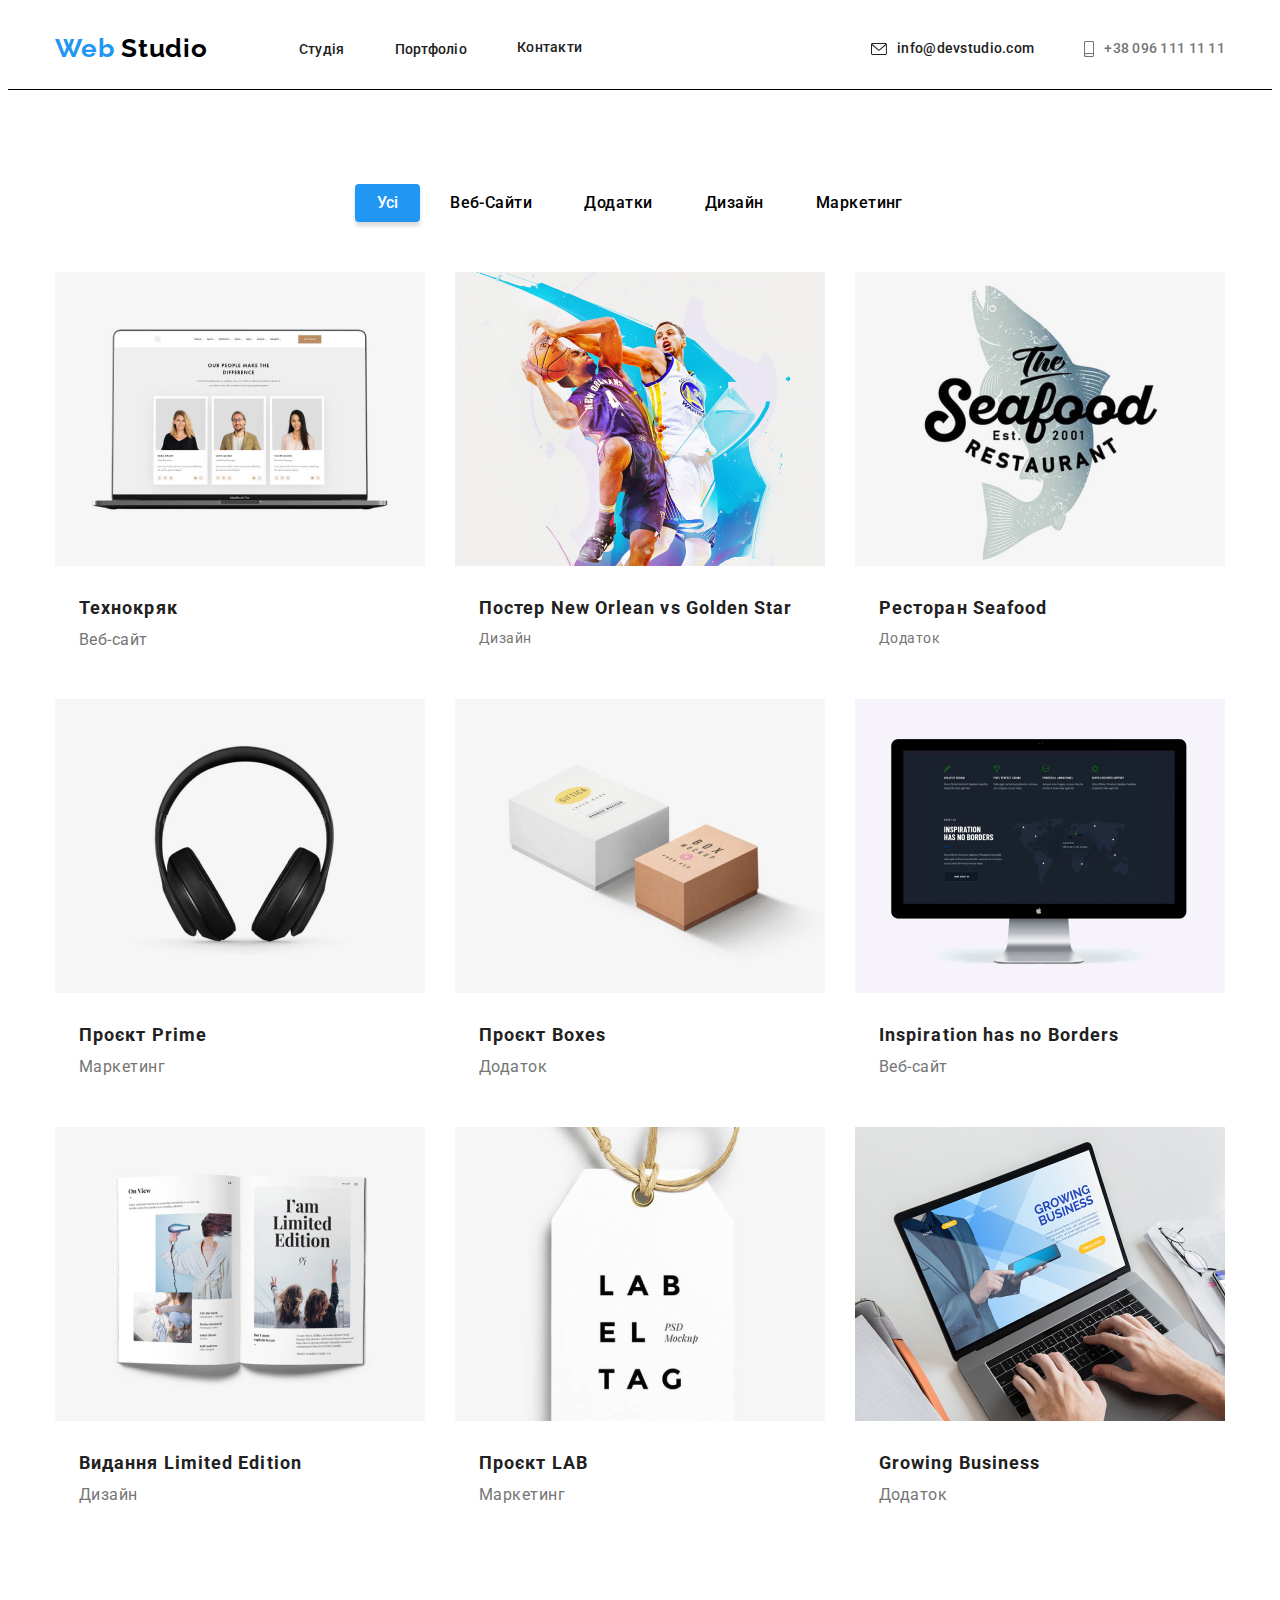
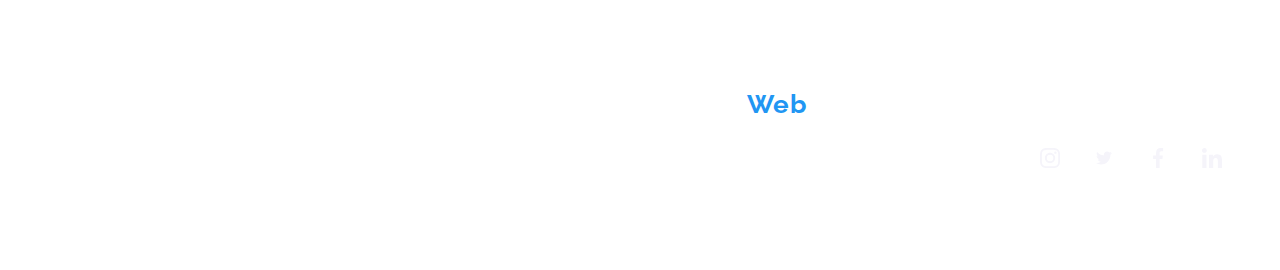
==== portfolio.html @ 36ec2baa "Initial commit" ====
<!DOCTYPE html>
<html lang="uk">
  <head>
    <meta charset="UTF-8" />
    <meta http-equiv="X-UA-Compatible" content="IE=edge" />
    <meta name="viewport" content="width=device-width, initial-scale=1.0" />

    <title>Cтудiя</title>
    <link rel="preconnect" href="https://fonts.googleapis.com" />
    <link rel="preconnect" href="https://fonts.gstatic.com" crossorigin />
    <link
      href="https://fonts.googleapis.com/css2?family=Montserrat:wght@400;700&family=Raleway:wght@700&family=Roboto:wght@400;500;700;900&display=swap"
      rel="stylesheet"
    />
    <link
      rel="stylesheet"
      href="https://cdnjs.cloudflare.com/ajax/libs/modern-normalize/1.1.0/modern-normalize.min.css"
      integrity="sha512-wpPYUAdjBVSE4KJnH1VR1HeZfpl1ub8YT/NKx4PuQ5NmX2tKuGu6U/JRp5y+Y8XG2tV+wKQpNHVUX03MfMFn9Q=="
      crossorigin="anonymous"
      referrerpolicy="no-referrer"
    />
    <link rel="stylesheet" href="./css/styles.css" />

    <link rel="stylesheet" href="./css/personality.css" />
  </head>
  <body class="body">
    <!--Верхня лінія сторінки Студія-->
    <header class="header">
      <div class="container header-container">
        <a href="./index" class="logo"
          >Web <span class="logo-1">Studio</span></a
        >
        <nav class="nav">
          <ul class="list-display">
            <li class="list">
              <a class="item" href="./index.html">Студія</a>
            </li>
            <li class="list">
              <a class="item-1" href="./portfolio.html">Портфоліо</a>
            </li>
            <li class="list"><a class="item-2" href="">Контакти</a></li>
          </ul>
        </nav>
        <ul class="list-display">
          <li class="list">
            <a class="item-3" href="mailto:info@devstudio.com">
              <svg class="mail-icon" width="16" height="12">
                <use href="./icons/symbol-defs.svg#icon-mail"></use>
              </svg>
              info@devstudio.com</a
            >
          </li>
          <li class="list">
            <a class="item-4" href="tel:+380961111111">
              <svg class="tell-icon" width="10" height="16">
                <use href="./icons/symbol-defs.svg#icon-smartphone"></use>
              </svg>
              +38 096 111 11 11</a
            >
          </li>
        </ul>
      </div>
    </header>
    <!--Основний контент-->
    <main>
      <!--Hero-->
      <section class="section-6">
        <div class="container">
          <ul class="filters list">
            <li class="title-1 list">
              <button type="button" class="button">Усі</button>
            </li>
            <li class="title-2 list">
              <button type="button" class="button-2">Веб-Сайти</button>
            </li>
            <li class="title-3 list">
              <button type="button" class="button-2">Додатки</button>
            </li>
            <li class="title-4 list">
              <button type="button" class="button-2">Дизайн</button>
            </li>
            <li class="title-5 list">
              <button type="button" class="button-2">Маркетинг</button>
            </li>
          </ul>
          <ul class="filters-8 list">
            <li>
              <img src="./images/D/img-1.jpg" alt="Дизайн" class="img-1" />
              <div class="container-text2">
                <h2 class="name-1">Технокряк</h2>
                <p class="text-1">Веб-сайт</p>
              </div>
            </li>
            <li>
              <img src="./images/D/img-2.jpg" alt="" class="img-2" />
              <div class="container-text2">
                <h2 class="name-2">Постер New Orlean vs Golden Star</h2>
                <p class="text-2">Дизайн</p>
              </div>
            </li>
            <li>
              <img src="./images/D/img-3.jpg" alt="" class="img-3" />
              <div class="container-text2">
                <h2 class="name-3">Ресторан Seafood</h2>
                <p class="text-3">Додаток</p>
              </div>
            </li>
            <li>
              <img src="./images/D/img-4.jpg" alt="" class="img-4" />
              <div class="container-text2">
                <h2 class="name-4">Проєкт Prime</h2>
                <p class="text-4">Маркетинг</p>
              </div>
            </li>
            <li>
              <img src="./images/D/img-5.jpg" alt="" class="img-5" />
              <div class="container-text2">
                <h2 class="name-5">Проєкт Boxes</h2>
                <p class="text-5">Додаток</p>
              </div>
            </li>
            <li>
              <img src="./images/D/img-6.jpg" alt="" class="img-6" />
              <div class="container-text2">
                <h2 class="name-6">Inspiration has no Borders</h2>
                <p class="text-6">Веб-сайт</p>
              </div>
            </li>
            <li>
              <img src="./images/D/img-7.jpg" alt="" class="img-7" />
              <div class="container-text2">
                <h2 class="name-7">Видання Limited Edition</h2>
                <p class="text-7">Дизайн</p>
              </div>
            </li>
            <li>
              <img src="./images/D/img-8.jpg" alt="" class="img-8" />
              <div class="container-text2">
                <h2 class="name-8">Проєкт LAB</h2>
                <p class="text-8">Маркетинг</p>
              </div>
            </li>
            <li>
              <img src="./images/D/img-9.jpg" alt="" class="img-9" />
              <div class="container-text2">
                <h2 class="name-9">Growing Business</h2>
                <p class="text-9">Додаток</p>
              </div>
            </li>
          </ul>
        </div>
      </section>
    </main>
    <footer class="footer">
      <div class="container footer-container">
        <div>
          <a href="./index.html" class="logo12">
            Web<span class="logo2">Studio</span></a
          >
          <address class="address">
            <p class="address-list">м. Київ, пр-т Лесі Українки, 26</p>
            <ul>
              <li class="list list-group">
                <a href="mail:info@devstudio.com" class="mail"
                  >info@devstudio.com</a
                >
              </li>
              <li class="list list-group">
                <a href="tel:+380961111111" class="tell">+38 096 111 11 11</a>
              </li>
            </ul>
          </address>
        </div>
        <div class="footer-box">
          <h2 class="footer-text">Приеднуйтесь</h2>
          <ul class="footer-icons">
            <li>
              <a class="social-link-3" href="https://www.instagram.com"
                ><svg class="social-icon-3" width="20" height="20">
                  <use href="./icons/sprite-icons.svg#icon-instagram"></use>
                </svg>
              </a>
            </li>
            <li>
              <a class="social-link-3" href="https://twitter.com"
                ><svg class="social-icon-3" width="20" height="16">
                  <use href="./icons/sprite-icons.svg#icon-twitter"></use>
                </svg>
              </a>
            </li>
            <li>
              <a class="social-link-3" href="https://www.facebook.com"
                ><svg class="social-icon-3" width="20" height="20">
                  <use href="./icons/sprite-icons.svg#icon-facebook"></use>
                </svg>
              </a>
            </li>
            <li>
              <a class="social-link-3" href="https://www.linkedin.com"
                ><svg class="social-icon-3" width="20" height="20">
                  <use href="./icons/sprite-icons.svg#icon-linkedin"></use>
                </svg>
              </a>
            </li>
          </ul>
        </div>
      </div>
    </footer>
  </body>
</html>
---- css/styles.css ----
html {
  box-sizing: border-box;
}
*,
*::before,
*::after {
  box-sizing: border-box;
}

.head {
  text-decoration: none;
}
.body {
  background-color: #fff;
  font-family: "Roboto";

  text-decoration: none;
}

.header {
  /* top line bg */
  padding-top: 25px;
  padding-bottom: 25px;
  background: #ffffff;
  border-bottom: 1px solid;
}
.container {
  width: 1200px;
  padding-left: 15px;
  padding-right: 15px;
  margin-left: auto;
  margin-right: auto;
  outline: 2px;
}
.header-container {
  align-items: center;
  display: flex;
}

ul {
  margin: 0;
  padding: 0;
  list-style: none;
}
h1,
h2,
h3,
h4,
h5,
p {
  margin: 0;
}

.list-display {
  display: flex;
  gap: 50px;
  margin-left: auto;
}
.logo {
  color: #2196f3;
  font-family: "Raleway";
  text-decoration: none;
  font-weight: 700;
  font-size: 26px;
  line-height: 1.2;
  margin-right: 91px;

  display: block;
  /* identical to box height */

  letter-spacing: 0.03em;
}

.logo-1 {
  color: #000000;
  text-decoration: none;
  font-family: "Raleway";
}

li a:hover {
  color: #2196f3;
}
li a:focus {
  color: #2196f3;
}
.item {
  /* Студія */
  text-decoration: none;
  font-weight: 500;
  font-size: 14px;
  line-height: 1.2;
  letter-spacing: 0.02em;

  color: #212121;
}

.item-1 {
  text-decoration: none;
  font-weight: 500;
  font-size: 14px;
  line-height: 1.2;
  letter-spacing: 0.02em;
  list-style: none;
  color: #212121;
}
.item-2 {
  /* Контакти */
  text-decoration: none;
  font-weight: 500;
  font-size: 14px;
  line-height: 1.2;
  letter-spacing: 0.02em;
  display: flex;
  align-self: center;
  color: #212121;
}

.item-3 {
  /* info@devstudio.com */
  text-decoration: none;
  font-weight: 500;
  font-size: 14px;
  line-height: 1.2;
  letter-spacing: 0.02em;
  display: flex;
  align-items: center;
  color: #212121;
}
.mail-icon {
  margin-right: 10px;
  fill: currentColor;
}

.item-4 {
  /* +38 096 111 11 11 */
  text-decoration: none;
  font-weight: 500;
  font-size: 14px;
  line-height: 1.2;
  letter-spacing: 0.02em;
  display: flex;
  align-items: center;
  color: #757575;
}
.tell-icon {
  margin-right: 10px;
  fill: currentColor;
}
.section-1 {
  /* Bg */
  padding: 200px 0;
  text-align: center;
  background: #2f303a;
  background-image: linear-gradient(
      to right,
      rgba(47, 48, 58, 0.4),
      rgba(47, 48, 58, 0.4)
    ),
    url(../images/Img.jpg);
  background-repeat: no-repeat;
  margin-left: auto;
  margin-right: auto;
  background-position: center;
  max-width: 1600px;
  height: 600px;
}
.our-team {
  padding: 94px 0;
  background-color: #f5f4fa;
}
.working{
  padding: 94px 0;
}
.title {
  /* Ефективні рішення для вашого бізнесу */

  font-weight: 900;
  font-size: 44px;
  line-height: 1.4;
  width: 690px;
  margin-left: auto;
  margin-right: auto;
  margin-bottom: 30px;
  /* or 136% */

  text-align: center;
  letter-spacing: 0.06em;
  text-transform: uppercase;

  color: #ffffff;
}
.button {
  color: #fff;
  background: #2196f3;
  box-shadow: 0px 4px 4px rgba(0, 0, 0, 0.15);
  border-radius: 4px;

  letter-spacing: 0.06em;
  font-family: inherit;
  font-weight: 700;
  font-size: 16px;
  line-height: 1.88;
  letter-spacing: 0.06em;
  cursor: pointer;
  display: inline-block;
  padding: 10px 32px;
  border-radius: 4px;
  border: transparent;
}

.main-title {
  /* Особливості */
}
.list-2 {
  display: flex;
  gap: 30px;
}
.list-item {
  width: 270px;
}
.icon-work {
  display: flex;
  gap: 30px;
  justify-content: center;
  padding-bottom: 30px;
}
.icon-list {
  display: flex;
  align-items: center;
  justify-content: center;
  width: 270px;
  height: 120px;
  background-color: #f5f4fa;
  margin-bottom: 30px;
}

.uppertitle {
  /* УВАГА ДО ДЕТАЛЕЙ */

  font-weight: 700;
  font-size: 14px;
  line-height: 1.2;
  letter-spacing: 0.03em;
  text-transform: uppercase;
  margin-bottom: 12px;
  color: #212121;
}

.uppertitle-2 {
  /* ПУНКТУАЛЬНІСТЬ */

  font-weight: 700;
  font-size: 14px;
  line-height: 1.2;
  letter-spacing: 0.03em;
  text-transform: uppercase;
  margin-bottom: 12px;
  color: #212121;
}

.uppertitle-3 {
  /* ПЛАНУВАННЯ */

  font-weight: 700;
  font-size: 14px;
  line-height: 1.2;
  letter-spacing: 0.03em;
  text-transform: uppercase;
  margin-bottom: 12px;
  color: #212121;
}

.uppertitle-4 {
  /* СУЧАСНІ ТЕХНОЛОГІЇ */

  font-weight: 700;
  font-size: 14px;
  line-height: 1.2;
  letter-spacing: 0.03em;
  text-transform: uppercase;
  margin-bottom: 12px;
  color: #212121;
}
.text {
  /* Ідейні міркування, і навіть початок повсякденної роботи з формування позиції. */

  font-size: 14px;
  line-height: 1.2;
  /* or 171% */

  letter-spacing: 0.03em;

  color: #757575;
}

.text-2 {
  /* Так само консультація з широким активом значною мірою зумовлює. */

  font-size: 14px;
  line-height: 1.2;
  /* or 171% */

  letter-spacing: 0.03em;

  color: #757575;
}
.text-3 {
  /* Значимість цих проблем настільки очевидна, що реалізація планових завдань. */

  font-size: 14px;
  line-height: 1.2;
  /* or 171% */

  letter-spacing: 0.03em;

  color: #757575;
}
.section-text {
  padding-bottom: 94px;
}
.paragraph {
  /* Чим ми займаємося */

  font-weight: 700;
  font-size: 36px;
  line-height: 1.4;
  text-align: center;
  letter-spacing: 0.03em;
  margin-bottom: 50px;
  color: #212121;
}
.image-list {
  display: flex;
  gap: 30px;
}
.img-1 {
  /* img */

  background: url(close-up-image-programer-working-his-desk-office_1098-18707.jpg);
  mix-blend-mode: normal;
}
.img-2 {
  /* img */

  background: url(web-ui-designers-are-developing-application-smartphones-team-creators-is-working-interface-mobile-phones_8119-2713.jpg);
}
.img-3 {
  /* img */

  background: url(creative-artist-web-design-with-working-colour-selection-graphic-tablet_35674-1119.jpg);
}

.maintitle-2 {
  /* Наша команда */

  font-weight: 700;
  font-size: 36px;
  line-height: 1.4;
  text-align: center;
  letter-spacing: 0.03em;
  margin-bottom: 50px;
  background-color: #ffffff;
  color: #212121;
}
.command-list {
  display: flex;
  gap: 30px;
}
.img-5 {
  /* img */

  background: url(2968.jpg);
  border-radius: 0px;
}

.img-6 {
  /* img */
  background: url(5844.jpg);
  border-radius: 0px;
}
.img-7 {
  background: url(16166.jpg);
  border-radius: 0px;
}

.img-8 {
  /* img */

  background: url(4853.jpg);
  border-radius: 0px;
}
.social-list {
  display: flex;
  gap: 10px;
  justify-content: center;
  margin-top: 10px;
}
.list-comand {
  box-shadow: 0px 1px 3px rgba(0, 0, 0, 0.12), 0px 1px 1px rgba(0, 0, 0, 0.14),
    0px 2px 1px rgba(0, 0, 0, 0.2);
}
.icons-svg {
  color: #757575;
}

.contacts-main {
  padding-top: 30px;
  padding-bottom: 30px;
}
.section-title {
  /* Ігор Дем'яненко */

  font-weight: 500;
  font-size: 16px;
  line-height: 1.2;
  /* identical to box height */
  margin-bottom: 12px;
  text-align: center;
  letter-spacing: 0.03em;

  color: #212121;
}
.section-title2 {
  /* Ольга Рєпіна */

  font-weight: 500;
  font-size: 16px;
  line-height: 1.2;
  /* identical to box height */
  margin-bottom: 12px;
  text-align: center;
  letter-spacing: 0.03em;

  color: #212121;
}

.section-title3 {
  /* Микола Тарасов */
  margin-bottom: 12px;
  font-weight: 500;
  font-size: 16px;
  line-height: 1.2;
  /* identical to box height */

  text-align: center;
  letter-spacing: 0.03em;

  color: #212121;
}
.section-title4 {
  /* Михайло Єрмаков */
  margin-bottom: 12px;
  font-weight: 500;
  font-size: 16px;
  line-height: 1.2;
  /* identical to box height */

  text-align: center;
  letter-spacing: 0.03em;

  color: #212121;
}
.work-1 {
  /* Product Designer */

  line-height: 1.2;
  /* identical to box height */
  margin-bottom: auto;
  text-align: center;
  letter-spacing: 0.03em;

  color: #757575;
}
.work-2 {
  /* Frontend Developer */

  line-height: 1.2;
  /* identical to box height */
  margin-bottom: auto;
  text-align: center;
  letter-spacing: 0.03em;

  color: #757575;
}
.work-3 {
  /* Marketing */

  line-height: 1.2;
  /* identical to box height */
  margin-bottom: auto;
  text-align: center;
  letter-spacing: 0.03em;

  color: #757575;
}
.work-4 {
  /* UI Designer */

  line-height: 1.2;
  /* identical to box height */
  margin-bottom: auto;
  text-align: center;
  letter-spacing: 0.03em;

  color: #757575;
}

.social-icon-3 {
  fill: #f5f4fa;
}

.social-icon:hover {
  fill: #f5f4fa;
}

.social-icon:focus {
  fill: #f5f4fa;
}
.clients-team{
  background-color: #f5f4fa;
  padding: 94px 0;
}


.social-link {
  display: flex;
  align-items: center;
  justify-content: center;
  width: 44px;
  height: 44px;
  background-color: var(--primary-text-color);
  border-radius: 50%;
  fill: #757575;
}
.social-link-2 {
  fill: #757575;
  width: 100%;
  height: 100%;
  display: flex;
  align-self: center;
 
  border: 1px solid #AFB1B8;
}
.social-link:hover {
  fill: #f5f4fa;
  background-color: #2196f3;
}
.social-link:focus {
  fill: #f5f4fa;
  background-color: #2196f3;
}
.social-link-2:hover {
  fill: #2196f3;
  border-color: #2196f3;
}
.social-link-2:focus {
  fill: #2196f3;
  border-color: #2196f3;
}
.clients {
  font-style: normal;
  font-weight: 700;
  font-size: 36px;
  line-height: 42px;
  text-align: center;
  margin-bottom: 50px;
}

.brand-icons {
  display: flex;
  gap: 30px;
}

.brand-icons:hover {
  fill: #2196f3;
  border-color: #2196f3;
}

.brand-icon {
  width: 170px;
  height: 92px;
}
.always-clients {
  margin-left: auto;
  margin-right: auto;
  margin-top: auto;
  margin-bottom: auto;
}
ul {
  list-style: none;
  margin: 0;
  padding: 0;
}
*,
::after,
::before {
  box-sizing: border-box;
}

user agent stylesheet ul {
  display: block;
  list-style-type: disc;
  margin-block-start: 1em;
  margin-block-end: 1em;
  margin-inline-start: 0px;
  margin-inline-end: 0px;
  padding-inline-start: 40px;
}
.footer {
  /* Footer bg */
  width: auto;
  background: #2f303a;
  padding-top: 60px;
  padding-bottom: 60px;
  margin-left: auto;
  margin-right: auto;
}
.footer-box {
  margin-left: 70px;
}

.footer-text {
  font-style: normal;
  font-weight: 700;
  font-size: 14px;
  line-height: 16px;
  letter-spacing: 0.03em;
  text-transform: uppercase;
  color: white;
  margin-bottom: 20px;
}
.footer-icons {
  display: flex;
  align-items: center;
  gap: 10px;
}

.logo12 {
  text-decoration: none;
  font-weight: 700;
  font-family: "Raleway";
  font-size: 26px;
  line-height: 1.5;
  display: block;
  margin-bottom: 20px;
  /* identical to box height */

  letter-spacing: 0.03em;

  color: #2196f3;
}

.logo2 {
  color: #ffffff;
  text-decoration: none;
}
.address {
  font-style: normal;
}

.address-list {
  /* м. Київ, пр-т Лесі Українки, 26 */

  text-decoration: none;
  font-style: normal;
  font-size: 14px;
  line-height: 1.2;
  margin-bottom: 9px;
  /* or 171% */

  letter-spacing: 0.03em;

  color: #ffffff;
}
.mail {
  text-decoration: none;
  font-size: 14px;
  line-height: 1.2;
  /* or 171% */

  letter-spacing: 0.03em;

  color: rgba(255, 255, 255, 0.6);
}
.tell {
  text-decoration: none;

  font-size: 14px;
  line-height: 1.2;
  /* or 171% */

  letter-spacing: 0.03em;

  color: rgba(255, 255, 255, 0.6);
}
.list {
  list-style: none;
}
.list-group:not(:first-child) {
  margin-top: 9px;
}
.footer-container {
  display: flex;
  align-items: baseline;
}
.social-link-3 {
  fill: #f5f4fa;
  display: flex;
  align-items: center;
  justify-content: center;
  width: 44px;
  height: 44px;
  border-radius: 50%;
  background-color: rgba(255, 255, 255, 0.1);
}
.social-link-3:hover {
  fill: #f5f4fa;
  background-color: #2196f3;
}
.social-link-3:focus {
  fill: #f5f4fa;
  background-color: #2196f3;
}
---- css/personality.css ----
html {
  box-sizing: border-box;
}
*,
*::before,
*::after {
  box-sizing: border-box;
}

.body {
  /* Портфоліо */
  font-family: "Roboto";

  text-decoration: none;

  background: #ffffff;
}
.header {
  /* top line bg */
  padding-top: 25px;
  padding-bottom: 25px;
  text-decoration: none;
  background: #ffffff;
}
.container {
  width: 1200px;
  padding-left: 15px;
  padding-right: 15px;
  margin-left: auto;
  margin-right: auto;
  outline: 2px;
}

.header-container {
  align-items: center;
  display: flex;
  justify-content: space-between;
}
.list-display {
  display: flex;
  gap: 50px;
}

.list {
  list-style: none;
}
ul {
  margin: 0;
  padding: 0;
  list-style: none;
}

.logo {
  /* WebStudio */
  color: #2196f3;
  font-family: "Raleway";
  text-decoration: none;
  font-weight: 700;
  font-size: 26px;
  line-height: 1.2;
  margin-right: 91px;

  display: block;
  /* identical to box height */

  letter-spacing: 0.03em;
  /* identical to box height */
}
.logo-1 {
  color: #000000;
  text-decoration: none;
  font-family: "Raleway";
}

.item {
  /* Студія */
  text-decoration: none;
  font-weight: 500;
  font-size: 14px;
  line-height: 1.2;
  letter-spacing: 0.02em;

  color: #212121;
}

.item-1 {
  text-decoration: none;
  font-weight: 500;
  font-size: 14px;
  line-height: 1.2;
  letter-spacing: 0.02em;

  color: #212121;
}

.item-2 {
  /* Контакти */
  text-decoration: none;
  font-weight: 500;
  font-size: 14px;
  line-height: 1.2;
  letter-spacing: 0.02em;

  color: #212121;
}
.mail-icon {
  margin-right: 10px;
  fill: currentColor;
}
.item-3 {
  /* info@devstudio.com */
  text-decoration: none;
  font-weight: 500;
  font-size: 14px;
  line-height: 1.2;
  letter-spacing: 0.02em;
  color: #212121;
  display: flex;
  align-items: center;
}
.tell-icon {
  margin-right: 10px;
  fill: currentColor;
}

.item-4 {
  /* +38 096 111 11 11 */
  text-decoration: none;
  font-weight: 500;
  font-size: 14px;
  line-height: 1.2;
  letter-spacing: 0.02em;
  display: flex;
  align-items: center;
  color: #757575;
}
.main-title {
  left: 1078px;
  right: 1078px;
  display: flex;
  color: #2196f3;
}
.section {
  margin: 94px 94px;
}
.filters {
  display: flex;
  justify-content: center;
  gap: 8px;
  margin-bottom: 50px;
}

.filters .button.button-item {
  /* Rectangle 10 */

  border-radius: 4px;
  min-height: 38px;
  border: transparent;
  color: var(--title-text-color);
  background-color: var(--secondary-bg-color);
  cursor: pointer;
  font-family: inherit;
  font-weight: 500;
  font-size: 16px;
  line-height: 1.62;
  letter-spacing: inherit;
}
.section-6 {
  padding-top: 94px;
  padding-bottom: 94px;
}
.button {
  padding: 6px 22px;
  border-radius: 4px;
  min-height: 38px;
  border: transparent;
  color: #fff;
  background: #2196f3;
  cursor: pointer;
  font-family: inherit;
  font-weight: 500;
  font-size: 16px;
  line-height: 1.62;
  letter-spacing: inherit;
}
.button-2 {
  padding: 6px 22px;
  border-radius: 4px;
  min-height: 38px;
  border: transparent;
  background-color: var(--secondary-bg-color);
  cursor: pointer;
  font-family: inherit;
  font-weight: 500;
  font-size: 16px;
  line-height: 1.62;
  letter-spacing: inherit;
}
.button-2:hover:focus {
  background: #2196f3;
}
.filters .button .button-2:hover,
.filters .button .button-2:focus {
  color: var(--white-text-color);
  background-color: var(--accent-bg-color);
}

.filters-8 {
  display: flex;
  flex-wrap: wrap;
  gap: 30px;
}
.title-2 {
  /* Веб-сайти */

  font-weight: 500;
  font-size: 16px;
  line-height: 1.4;
  /* identical to box height, or 162% */

  text-align: center;
  letter-spacing: 0.03em;

  color: #212121;
}

.title-3 {
  /* Додатки */

  font-weight: 500;
  font-size: 16px;
  line-height: 26px;
  /* identical to box height, or 162% */

  text-align: center;
  letter-spacing: 0.03em;

  color: #212121;
}

.title-4 {
  /* Дизайн */

  font-weight: 500;
  font-size: 16px;
  line-height: 26px;
  /* identical to box height, or 162% */

  text-align: center;
  letter-spacing: 0.03em;

  color: #212121;
}
.title-5 {
  /* Маркетинг */

  font-weight: 500;
  font-size: 16px;
  line-height: 1.4;
  /* identical to box height, or 162% */

  text-align: center;
  letter-spacing: 0.03em;

  color: #212121;
}

.img-1 {
  /* img */

  background: url(portfolio1.jpg);
}
.img-2 {
  /* img */

  background: url(portfolio2.jpg);
}
.img-3 {
  /* img */

  background: url(portfolio-1.jpg);
}
.img-4 {
  /* img */

  background: url(portfolio-2.jpg);
}
.img-5 {
  /* img */

  background: url(portfolio5.jpg);
}
.img-6 {
  /* img */

  background: url(111.jpg);
}
.img-7 {
  /* img */

  background: url(portfolio7.jpg);
}
.img-8 {
  /* img */

  background: url(portfolio8.jpg);
}

.img-9 {
  /* img */

  background: url(2910404.jpg);
}

.name-1 {
  /* Технокряк */
  margin-bottom: 4px;
  font-weight: 700;
  font-size: 18px;
  line-height: 2;
  /* identical to box height, or 200% */

  letter-spacing: 0.06em;

  color: #212121;
}
.name-2 {
  /* Постер New Orlean vs Golden Star */

  font-weight: 700;
  font-size: 18px;
  line-height: 2;
  /* identical to box height, or 200% */
  margin-bottom: 4px;
  letter-spacing: 0.06em;

  color: #212121;
}
.name-3 {
  /* Ресторан Seafood */
  margin-bottom: 4px;
  font-weight: 700;
  font-size: 18px;
  line-height: 2;
  /* identical to box height, or 200% */

  letter-spacing: 0.06em;

  color: #212121;
}
.name-4 {
  /* Проєкт Prime */
  margin-bottom: 4px;
  font-weight: 700;
  font-size: 18px;
  line-height: 2;
  /* identical to box height, or 200% */

  letter-spacing: 0.06em;

  color: #212121;
}
.name-5 {
  /* Проєкт Boxes */
  margin-bottom: 4px;
  font-weight: 700;
  font-size: 18px;
  line-height: 2;
  /* identical to box height, or 200% */

  letter-spacing: 0.06em;

  color: #212121;
}
.name-6 {
  /* Inspiration has no Borders */
  margin-bottom: 4px;
  font-weight: 700;
  font-size: 18px;
  line-height: 2;
  /* identical to box height, or 200% */

  letter-spacing: 0.06em;

  color: #212121;
}
.name-7 {
  /* Видання Limited Edition */
  margin-bottom: 4px;
  font-weight: 700;
  font-size: 18px;
  line-height: 2;
  /* identical to box height, or 200% */

  letter-spacing: 0.06em;

  color: #212121;
}
.name-8 {
  /* Проєкт LAB */
  margin-bottom: 4px;
  font-weight: 700;
  font-size: 18px;
  line-height: 2;
  /* identical to box height, or 200% */

  letter-spacing: 0.06em;

  color: #212121;
}
.name-9 {
  /* Growing Business */
  margin-bottom: 4px;
  font-weight: 700;
  font-size: 18px;
  line-height: 2;
  /* identical to box height, or 200% */

  letter-spacing: 0.06em;

  color: #212121;
}
.text-1 {
  /* Веб-сайт */

  font-weight: 400;

  line-height: 1.2;
  /* identical to box height, or 188% */

  letter-spacing: 0.03em;

  color: #757575;
}
.text-2 {
  /* Дизайн */

  font-weight: 400;

  line-height: 1.2;
  /* identical to box height, or 188% */

  letter-spacing: 0.03em;

  color: #757575;
}

.text-3 {
  /* Додаток */

  font-weight: 400;

  line-height: 1.2;
  /* identical to box height, or 188% */

  letter-spacing: 0.03em;

  color: #757575;
}
.text-4 {
  /* Маркетинг */

  font-weight: 400;

  line-height: 1.2;
  /* identical to box height, or 188% */

  letter-spacing: 0.03em;

  color: #757575;
}
.text-5 {
  /* Додаток */

  font-weight: 400;

  line-height: 1.2;
  /* identical to box height, or 188% */

  letter-spacing: 0.03em;

  color: #757575;
}
.text-6 {
  /* Веб-сайт */

  font-weight: 400;
  line-height: 1.2;
  /* identical to box height, or 188% */

  letter-spacing: 0.03em;

  color: #757575;
}

.text-7 {
  /* Дизайн */

  font-weight: 400;

  line-height: 1.2;
  /* identical to box height, or 188% */

  letter-spacing: 0.03em;

  color: #757575;
}
.text-8 {
  /* Маркетинг */

  font-weight: 400;

  line-height: 1.2;
  /* identical to box height, or 188% */

  letter-spacing: 0.03em;

  color: #757575;
}
.text-9 {
  /* Додаток */

  font-weight: 400;

  line-height: 1.2;
  /* identical to box height, or 188% */

  letter-spacing: 0.03em;

  color: #757575;
}
.footer {
  background: #2f303a;
  padding-top: 60px;
  padding-bottom: 60px;
  margin-left: 724px;
  margin-right: 724px;
}

.logo12 {
  display: inline-block;
  font-weight: 700;
  font-size: 26px;
  line-height: 2;

  height: 31px;
  width: 145px;
  left: 215px;
  top: 1688px;
  /* identical to box height */

  color: #2196f3;
}

.logo2 {
  color: #ffffff;
}
.address {
  font-family: "Raleway";
  font-style: normal;
}
.address-list {
  /* м. Київ, пр-т Лесі Українки, 26 */

  text-decoration: none;
  font-style: normal;
  font-size: 14px;
  line-height: 1.2;
  margin-bottom: 9px;
  /* or 171% */

  letter-spacing: 0.03em;

  color: #ffffff;
}

.mail {
  text-decoration: none;
  font-size: 14px;
  line-height: 1.2;
  /* or 171% */

  letter-spacing: 0.03em;

  color: rgba(255, 255, 255, 0.6);
}

.tell {
  text-decoration: none;

  font-size: 14px;
  line-height: 1.2;
  /* or 171% */

  letter-spacing: 0.03em;

  color: rgba(255, 255, 255, 0.6);
}
.list-group:not(:first-child) {
  margin-top: 9px;
}
.container-text2 {
  padding-left: 24px;
  padding-top: 20px;
  padding-right: 24px;
  padding-bottom: 20px;
  border-right: 24px;
  border-left: 24px;
  border-bottom: 50px;
}
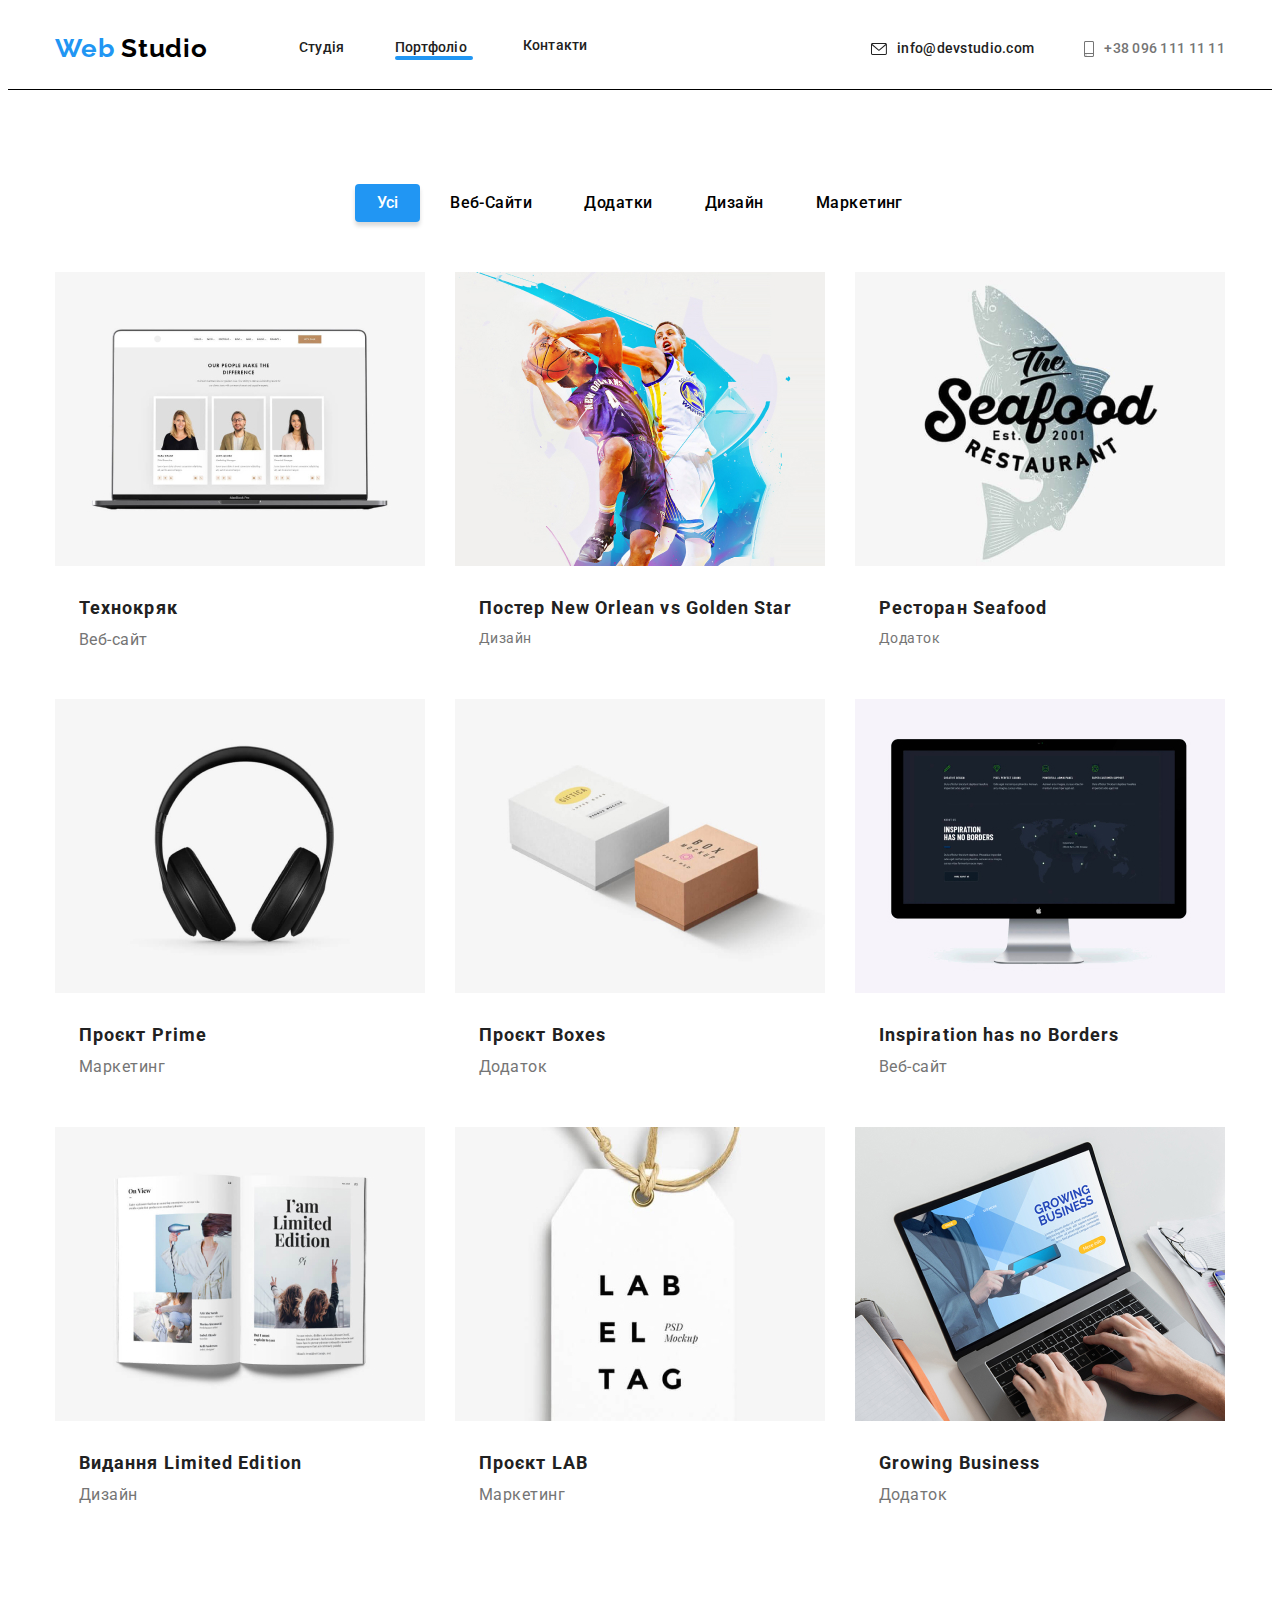
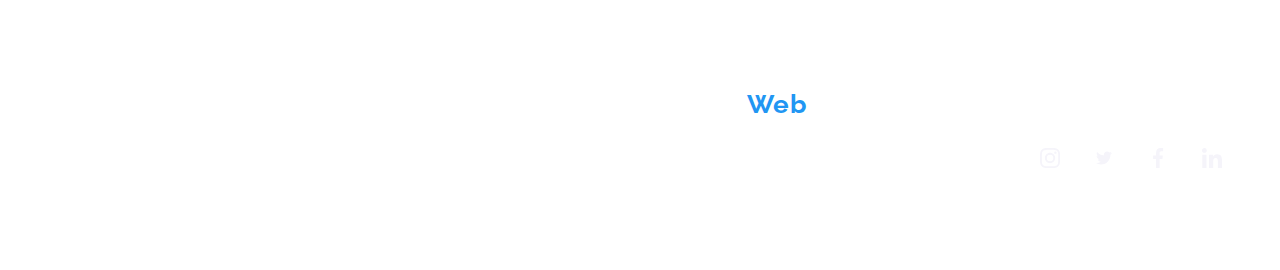
==== commit 8dfc5098: "Сommit" ====
--- a/portfolio.html
+++ b/portfolio.html
@@ -33,10 +33,10 @@
         <nav class="nav">
           <ul class="list-display">
             <li class="list">
-              <a class="item" href="./index.html">Студія</a>
+              <a class="item-portholio" href="./index.html">Студія</a>
             </li>
             <li class="list">
-              <a class="item-1" href="./portfolio.html">Портфоліо</a>
+              <a class="item-portholio-1" href="./portfolio.html">Портфоліо</a>
             </li>
             <li class="list"><a class="item-2" href="">Контакти</a></li>
           </ul>
@@ -84,64 +84,103 @@
             </li>
           </ul>
           <ul class="filters-8 list">
-            <li>
-              <img src="./images/D/img-1.jpg" alt="Дизайн" class="img-1" />
+            <li class="team-text">
+              <div class="team-thumb"> 
+                <img src="./images/D/img-1.jpg" alt="Дизайн" class="img-1" />
+            <div class="overlay"> 
+              <p class="overlay-desc">Ресурс пропонує комплексні пропозиції з різним рівнем функціоналу та сервісів. Все це дозволить відвідувачу отримати вичерпні відомості про компанію чи приватну особу.</p>
+            </div>
+          </div>
+             
               <div class="container-text2">
                 <h2 class="name-1">Технокряк</h2>
                 <p class="text-1">Веб-сайт</p>
               </div>
             </li>
-            <li>
-              <img src="./images/D/img-2.jpg" alt="" class="img-2" />
+            <li class="team-text">
+             <div class="team-thumb"><img src="./images/D/img-2.jpg" alt="" class="img-2" />
+              <div class="overlay"> 
+                <p class="overlay-desc">Ресурс пропонує комплексні пропозиції з різним рівнем функціоналу та сервісів. Все це дозволить відвідувачу отримати вичерпні відомості про компанію чи приватну особу.</p>
+              </div>
+              
+             </div> 
               <div class="container-text2">
                 <h2 class="name-2">Постер New Orlean vs Golden Star</h2>
                 <p class="text-2">Дизайн</p>
               </div>
             </li>
-            <li>
-              <img src="./images/D/img-3.jpg" alt="" class="img-3" />
+            <li class="team-text">
+              <div class="team-thumb"><img src="./images/D/img-3.jpg" alt="" class="img-3" />
+                <div class="overlay"> 
+                  <p class="overlay-desc">Ресурс пропонує комплексні пропозиції з різним рівнем функціоналу та сервісів. Все це дозволить відвідувачу отримати вичерпні відомості про компанію чи приватну особу.</p>
+                </div>
+              </div>
               <div class="container-text2">
                 <h2 class="name-3">Ресторан Seafood</h2>
                 <p class="text-3">Додаток</p>
               </div>
             </li>
-            <li>
-              <img src="./images/D/img-4.jpg" alt="" class="img-4" />
+            <li class="team-text">
+             <div class="team-thumb"><img src="./images/D/img-4.jpg" alt="" class="img-4" />
+              <div class="overlay"> 
+                <p class="overlay-desc">Ресурс пропонує комплексні пропозиції з різним рівнем функціоналу та сервісів. Все це дозволить відвідувачу отримати вичерпні відомості про компанію чи приватну особу.</p>
+              </div>
+            </div> 
               <div class="container-text2">
                 <h2 class="name-4">Проєкт Prime</h2>
                 <p class="text-4">Маркетинг</p>
               </div>
             </li>
-            <li>
-              <img src="./images/D/img-5.jpg" alt="" class="img-5" />
+            <li class="team-text">
+             <div class="team-thumb"><img src="./images/D/img-5.jpg" alt="" class="img-5" />
+              <div class="overlay"> 
+                <p class="overlay-desc">Ресурс пропонує комплексні пропозиції з різним рівнем функціоналу та сервісів. Все це дозволить відвідувачу отримати вичерпні відомості про компанію чи приватну особу.</p>
+              </div>
+            </div>
               <div class="container-text2">
                 <h2 class="name-5">Проєкт Boxes</h2>
                 <p class="text-5">Додаток</p>
               </div>
             </li>
-            <li>
-              <img src="./images/D/img-6.jpg" alt="" class="img-6" />
+            <li class="team-text">
+             <div  class="team-thumb"><img src="./images/D/img-6.jpg" alt="" class="img-6" />
+              <div class="overlay"> 
+                <p class="overlay-desc">Ресурс пропонує комплексні пропозиції з різним рівнем функціоналу та сервісів. Все це дозволить відвідувачу отримати вичерпні відомості про компанію чи приватну особу.</p>
+              </div>
+            </div>
               <div class="container-text2">
                 <h2 class="name-6">Inspiration has no Borders</h2>
                 <p class="text-6">Веб-сайт</p>
               </div>
             </li>
-            <li>
-              <img src="./images/D/img-7.jpg" alt="" class="img-7" />
+            <li class="team-text">
+             <div class="team-thumb"><img src="./images/D/img-7.jpg" alt="" class="img-7" />
+              <div class="overlay"> 
+                <p class="overlay-desc">Ресурс пропонує комплексні пропозиції з різним рівнем функціоналу та сервісів. Все це дозволить відвідувачу отримати вичерпні відомості про компанію чи приватну особу.</p>
+              </div>
+            </div> 
               <div class="container-text2">
                 <h2 class="name-7">Видання Limited Edition</h2>
                 <p class="text-7">Дизайн</p>
               </div>
             </li>
-            <li>
-              <img src="./images/D/img-8.jpg" alt="" class="img-8" />
+            <li class="team-text">
+             <div class="team-thumb"><img src="./images/D/img-8.jpg" alt="" class="img-8" /> 
+              <div class="overlay"> 
+                <p class="overlay-desc">Ресурс пропонує комплексні пропозиції з різним рівнем функціоналу та сервісів. Все це дозволить відвідувачу отримати вичерпні відомості про компанію чи приватну особу.</p>
+              </div>
+            </div> 
               <div class="container-text2">
                 <h2 class="name-8">Проєкт LAB</h2>
                 <p class="text-8">Маркетинг</p>
               </div>
             </li>
-            <li>
-              <img src="./images/D/img-9.jpg" alt="" class="img-9" />
+            <li class="team-text">
+              <div class="team-thumb"><img src="./images/D/img-9.jpg" alt="" class="img-9" />
+                <div class="overlay"> 
+                  <p class="overlay-desc">Ресурс пропонує комплексні пропозиції з різним рівнем функціоналу та сервісів. Все це дозволить відвідувачу отримати вичерпні відомості про компанію чи приватну особу.</p>
+                </div>
+              </div>
               <div class="container-text2">
                 <h2 class="name-9">Growing Business</h2>
                 <p class="text-9">Додаток</p>
--- a/css/styles.css
+++ b/css/styles.css
@@ -93,7 +93,18 @@
 
   color: #212121;
 }
-
+.item::after{
+  content: '';
+  display: flex;
+   width: 48px;
+  height: 4px;
+  left: 451px;
+  top: 76px;
+  align-items: center;
+  text-align: center;
+background: #2196F3;
+border-radius: 2px;
+}
 .item-1 {
   text-decoration: none;
   font-weight: 500;
@@ -333,6 +344,35 @@
   display: flex;
   gap: 30px;
 }
+
+
+
+.product-box{
+  display: flex;
+  justify-content: center;
+  position: relative;
+}
+.article-title{
+  position: absolute;
+  bottom: 0%;
+  top: 1430px;
+
+  font-family: 'Roboto';
+font-style: normal;
+font-weight: 700;
+font-size: 14px;
+line-height: calc(16 / 14);
+text-align: center;
+align-items: center;
+letter-spacing: 0.03cm;
+text-transform: uppercase;
+width: 370px;
+height: 70px;
+padding-top: 27px;
+background: rgba(47, 48, 58, 0.8);
+color: #FFFFFF;
+}
+
 .img-1 {
   /* img */
 
@@ -721,3 +761,46 @@
   fill: #f5f4fa;
   background-color: #2196f3;
 }
+
+.backdrop{
+position: absolute;
+  top: 20%;
+  left: 40%;
+  width: 100%;
+  height: 100%;
+
+}
+.backdrop.is-hidden{
+  opacity: 0;
+  pointer-events: none;
+  visibility: hidden;
+}
+.modal{
+
+  width: 528px;
+  height: 581px;
+  left: 536px;
+  top: 221px;
+
+  background: #FFFFFF;
+box-shadow: 0px 1px 3px rgba(0, 0, 0, 0.12), 0px 1px 1px rgba(0, 0, 0, 0.14), 0px 2px 1px rgba(0, 0, 0, 0.2);
+border-radius: 4px;
+}
+
+.modal-btn{
+position: absolute;
+top: 10px;
+left: 480px;
+
+display: flex;
+align-items: center;
+justify-content: center;
+
+padding: 0;
+border: 1px solid rgba(0, 0, 0, 0.1);
+border-radius: 100%;
+width: 35px;
+height: 35px;
+cursor: pointer;
+ 
+}--- a/css/personality.css
+++ b/css/personality.css
@@ -72,7 +72,7 @@
   font-family: "Raleway";
 }
 
-.item {
+.item-portholio {
   /* Студія */
   text-decoration: none;
   font-weight: 500;
@@ -83,7 +83,7 @@
   color: #212121;
 }
 
-.item-1 {
+.item-portholio-1 {
   text-decoration: none;
   font-weight: 500;
   font-size: 14px;
@@ -92,6 +92,22 @@
 
   color: #212121;
 }
+
+.item-portholio-1::after{
+ content: '';
+ display: flex;
+ align-items: center;
+  text-align: center;
+  width: 78px;
+  height: 4px;
+  left: 546px;
+  top: 76px; 
+  background: #2196F3;
+  border-radius: 2px;
+
+}
+
+
 
 .item-2 {
   /* Контакти */
@@ -264,6 +280,50 @@
 
   color: #212121;
 }
+.team-thumb{
+  position: relative;
+ overflow: hidden;
+  
+}
+
+.overlay{
+  position: absolute;
+  top: 0;
+  left: 0;
+transform: translateY(100%);
+
+width: 100%;
+  height: 100%;
+  display: flex;
+  align-items: center;
+  justify-content: center;
+  padding: 20px;
+  background-color: rgba(33, 150, 243, 0.9);
+  outline: 2px solid grey;
+  outline-offset: -2px;
+transition:transform var(--anim-fast)
+
+}
+.overlay-desc{
+width: 322px;
+height: 168px;
+left: 239px;
+top: 323px;
+
+font-family: 'Roboto';
+font-style: normal;
+font-weight: 400;
+font-size: 18px;
+line-height: 28px;
+/* or 156% */
+
+letter-spacing: 0.03em;
+
+  color:  #FFFFFF;;
+}
+.team-text:hover .overlay{
+  transform: translateY(0);
+}
 
 .img-1 {
   /* img */
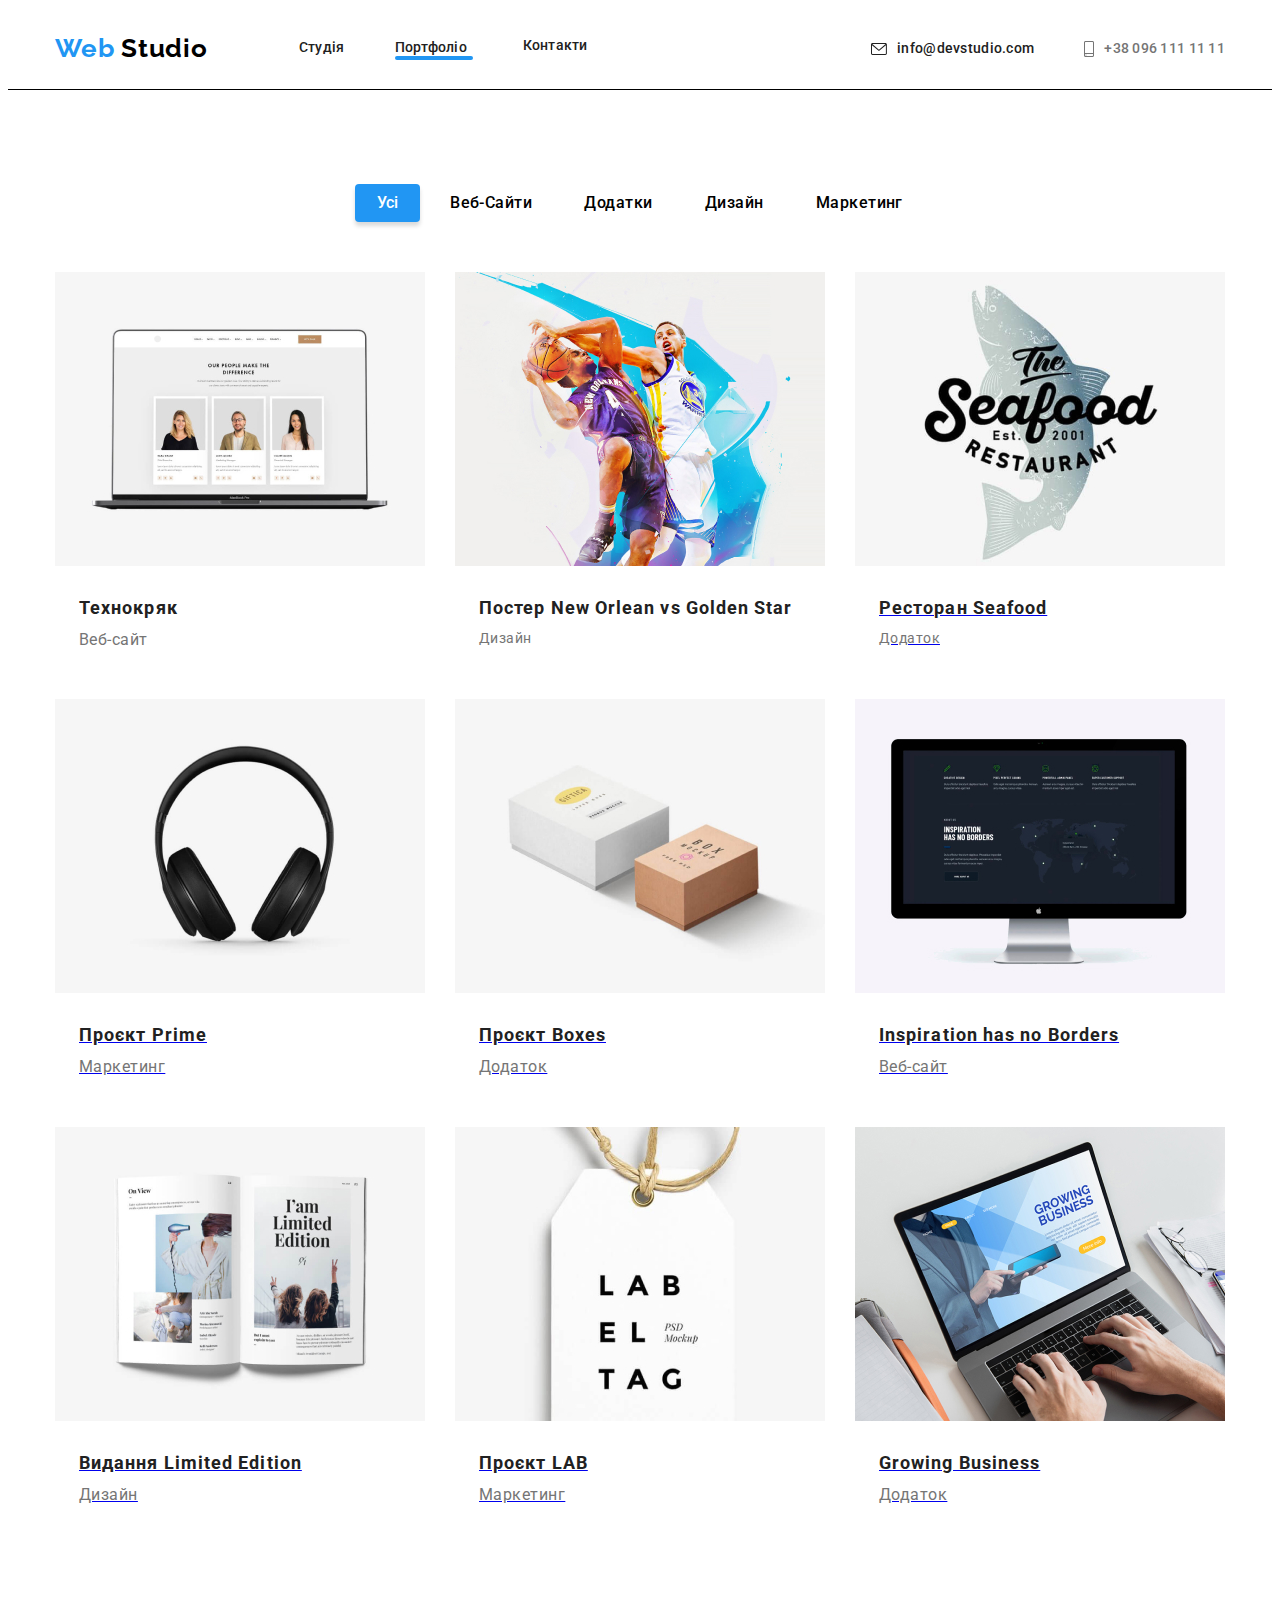
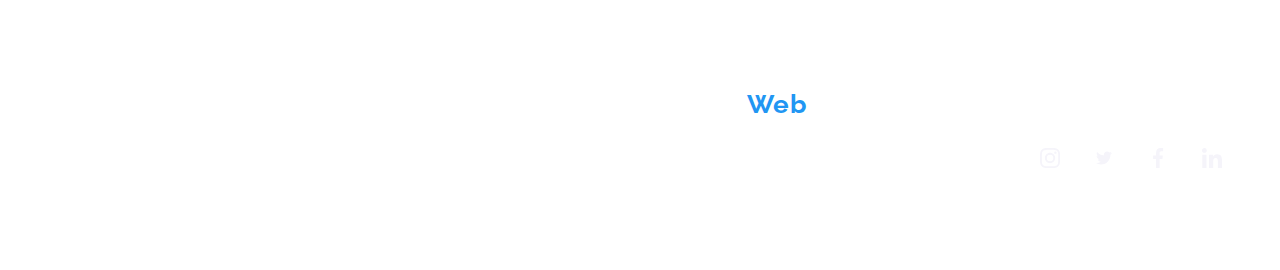
==== commit e71e1764: "Commit" ====
--- a/portfolio.html
+++ b/portfolio.html
@@ -85,106 +85,171 @@
           </ul>
           <ul class="filters-8 list">
             <li class="team-text">
-              <div class="team-thumb"> 
+              <div class="team-thumb">
                 <img src="./images/D/img-1.jpg" alt="Дизайн" class="img-1" />
-            <div class="overlay"> 
-              <p class="overlay-desc">Ресурс пропонує комплексні пропозиції з різним рівнем функціоналу та сервісів. Все це дозволить відвідувачу отримати вичерпні відомості про компанію чи приватну особу.</p>
-            </div>
-          </div>
-             
+                <div class="overlay">
+                  <p class="overlay-desc">
+                    Ресурс пропонує комплексні пропозиції з різним рівнем
+                    функціоналу та сервісів. Все це дозволить відвідувачу
+                    отримати вичерпні відомості про компанію чи приватну особу.
+                  </p>
+                </div>
+              </div>
+
               <div class="container-text2">
                 <h2 class="name-1">Технокряк</h2>
                 <p class="text-1">Веб-сайт</p>
               </div>
             </li>
             <li class="team-text">
-             <div class="team-thumb"><img src="./images/D/img-2.jpg" alt="" class="img-2" />
-              <div class="overlay"> 
-                <p class="overlay-desc">Ресурс пропонує комплексні пропозиції з різним рівнем функціоналу та сервісів. Все це дозволить відвідувачу отримати вичерпні відомості про компанію чи приватну особу.</p>
+              <div class="team-thumb">
+                <img src="./images/D/img-2.jpg" alt="" class="img-2" />
+                <div class="overlay">
+                  <p class="overlay-desc">
+                    Ресурс пропонує комплексні пропозиції з різним рівнем
+                    функціоналу та сервісів. Все це дозволить відвідувачу
+                    отримати вичерпні відомості про компанію чи приватну особу.
+                  </p>
+                </div>
               </div>
-              
-             </div> 
               <div class="container-text2">
                 <h2 class="name-2">Постер New Orlean vs Golden Star</h2>
                 <p class="text-2">Дизайн</p>
               </div>
             </li>
             <li class="team-text">
-              <div class="team-thumb"><img src="./images/D/img-3.jpg" alt="" class="img-3" />
-                <div class="overlay"> 
-                  <p class="overlay-desc">Ресурс пропонує комплексні пропозиції з різним рівнем функціоналу та сервісів. Все це дозволить відвідувачу отримати вичерпні відомості про компанію чи приватну особу.</p>
-                </div>
-              </div>
-              <div class="container-text2">
-                <h2 class="name-3">Ресторан Seafood</h2>
-                <p class="text-3">Додаток</p>
-              </div>
-            </li>
-            <li class="team-text">
-             <div class="team-thumb"><img src="./images/D/img-4.jpg" alt="" class="img-4" />
-              <div class="overlay"> 
-                <p class="overlay-desc">Ресурс пропонує комплексні пропозиції з різним рівнем функціоналу та сервісів. Все це дозволить відвідувачу отримати вичерпні відомості про компанію чи приватну особу.</p>
-              </div>
-            </div> 
-              <div class="container-text2">
-                <h2 class="name-4">Проєкт Prime</h2>
-                <p class="text-4">Маркетинг</p>
-              </div>
-            </li>
-            <li class="team-text">
-             <div class="team-thumb"><img src="./images/D/img-5.jpg" alt="" class="img-5" />
-              <div class="overlay"> 
-                <p class="overlay-desc">Ресурс пропонує комплексні пропозиції з різним рівнем функціоналу та сервісів. Все це дозволить відвідувачу отримати вичерпні відомості про компанію чи приватну особу.</p>
-              </div>
-            </div>
-              <div class="container-text2">
-                <h2 class="name-5">Проєкт Boxes</h2>
-                <p class="text-5">Додаток</p>
-              </div>
-            </li>
-            <li class="team-text">
-             <div  class="team-thumb"><img src="./images/D/img-6.jpg" alt="" class="img-6" />
-              <div class="overlay"> 
-                <p class="overlay-desc">Ресурс пропонує комплексні пропозиції з різним рівнем функціоналу та сервісів. Все це дозволить відвідувачу отримати вичерпні відомості про компанію чи приватну особу.</p>
-              </div>
-            </div>
-              <div class="container-text2">
-                <h2 class="name-6">Inspiration has no Borders</h2>
-                <p class="text-6">Веб-сайт</p>
-              </div>
-            </li>
-            <li class="team-text">
-             <div class="team-thumb"><img src="./images/D/img-7.jpg" alt="" class="img-7" />
-              <div class="overlay"> 
-                <p class="overlay-desc">Ресурс пропонує комплексні пропозиції з різним рівнем функціоналу та сервісів. Все це дозволить відвідувачу отримати вичерпні відомості про компанію чи приватну особу.</p>
-              </div>
-            </div> 
-              <div class="container-text2">
-                <h2 class="name-7">Видання Limited Edition</h2>
-                <p class="text-7">Дизайн</p>
-              </div>
-            </li>
-            <li class="team-text">
-             <div class="team-thumb"><img src="./images/D/img-8.jpg" alt="" class="img-8" /> 
-              <div class="overlay"> 
-                <p class="overlay-desc">Ресурс пропонує комплексні пропозиції з різним рівнем функціоналу та сервісів. Все це дозволить відвідувачу отримати вичерпні відомості про компанію чи приватну особу.</p>
-              </div>
-            </div> 
-              <div class="container-text2">
-                <h2 class="name-8">Проєкт LAB</h2>
-                <p class="text-8">Маркетинг</p>
-              </div>
-            </li>
-            <li class="team-text">
-              <div class="team-thumb"><img src="./images/D/img-9.jpg" alt="" class="img-9" />
-                <div class="overlay"> 
-                  <p class="overlay-desc">Ресурс пропонує комплексні пропозиції з різним рівнем функціоналу та сервісів. Все це дозволить відвідувачу отримати вичерпні відомості про компанію чи приватну особу.</p>
-                </div>
-              </div>
-              <div class="container-text2">
-                <h2 class="name-9">Growing Business</h2>
-                <p class="text-9">Додаток</p>
-              </div>
+              <a href="#" class="portfolio-moving-link"
+                ><div class="team-thumb">
+                  <img src="./images/D/img-3.jpg" alt="" class="img-3" />
+                  <div class="overlay">
+                    <p class="overlay-desc">
+                      Ресурс пропонує комплексні пропозиції з різним рівнем
+                      функціоналу та сервісів. Все це дозволить відвідувачу
+                      отримати вичерпні відомості про компанію чи приватну
+                      особу.
+                    </p>
+                  </div>
+                </div>
+                <div class="container-text2">
+                  <h2 class="name-3">Ресторан Seafood</h2>
+                  <p class="text-3">Додаток</p>
+                </div></a
+              >
+            </li>
+            <li class="team-text">
+              <a href="#" class="portfolio-moving-link">
+                <div class="team-thumb">
+                  <img src="./images/D/img-4.jpg" alt="" class="img-4" />
+                  <div class="overlay">
+                    <p class="overlay-desc">
+                      Ресурс пропонує комплексні пропозиції з різним рівнем
+                      функціоналу та сервісів. Все це дозволить відвідувачу
+                      отримати вичерпні відомості про компанію чи приватну
+                      особу.
+                    </p>
+                  </div>
+                </div>
+                <div class="container-text2">
+                  <h2 class="name-4">Проєкт Prime</h2>
+                  <p class="text-4">Маркетинг</p>
+                </div></a
+              >
+            </li>
+            <li class="team-text">
+              <a href="#" class="portfolio-moving-link">
+                <div class="team-thumb">
+                  <img src="./images/D/img-5.jpg" alt="" class="img-5" />
+                  <div class="overlay">
+                    <p class="overlay-desc">
+                      Ресурс пропонує комплексні пропозиції з різним рівнем
+                      функціоналу та сервісів. Все це дозволить відвідувачу
+                      отримати вичерпні відомості про компанію чи приватну
+                      особу.
+                    </p>
+                  </div>
+                </div>
+                <div class="container-text2">
+                  <h2 class="name-5">Проєкт Boxes</h2>
+                  <p class="text-5">Додаток</p>
+                </div></a
+              >
+            </li>
+            <li class="team-text">
+              <a href="#" class="portfolio-moving-link"
+                ><div class="team-thumb">
+                  <img src="./images/D/img-6.jpg" alt="" class="img-6" />
+                  <div class="overlay">
+                    <p class="overlay-desc">
+                      Ресурс пропонує комплексні пропозиції з різним рівнем
+                      функціоналу та сервісів. Все це дозволить відвідувачу
+                      отримати вичерпні відомості про компанію чи приватну
+                      особу.
+                    </p>
+                  </div>
+                </div>
+                <div class="container-text2">
+                  <h2 class="name-6">Inspiration has no Borders</h2>
+                  <p class="text-6">Веб-сайт</p>
+                </div></a
+              >
+            </li>
+
+            <li class="team-text">
+              <a href="#" class="portfolio-moving-link">
+                <div class="team-thumb">
+                  <img src="./images/D/img-7.jpg" alt="" class="img-7" />
+                  <div class="overlay">
+                    <p class="overlay-desc">
+                      Ресурс пропонує комплексні пропозиції з різним рівнем
+                      функціоналу та сервісів. Все це дозволить відвідувачу
+                      отримати вичерпні відомості про компанію чи приватну
+                      особу.
+                    </p>
+                  </div>
+                </div>
+                <div class="container-text2">
+                  <h2 class="name-7">Видання Limited Edition</h2>
+                  <p class="text-7">Дизайн</p>
+                </div></a
+              >
+            </li>
+            <li class="team-text">
+              <a href="#" class="portfolio-moving-link"
+                ><div class="team-thumb">
+                  <img src="./images/D/img-8.jpg" alt="" class="img-8" />
+                  <div class="overlay">
+                    <p class="overlay-desc">
+                      Ресурс пропонує комплексні пропозиції з різним рівнем
+                      функціоналу та сервісів. Все це дозволить відвідувачу
+                      отримати вичерпні відомості про компанію чи приватну
+                      особу.
+                    </p>
+                  </div>
+                </div>
+                <div class="container-text2">
+                  <h2 class="name-8">Проєкт LAB</h2>
+                  <p class="text-8">Маркетинг</p>
+                </div></a
+              >
+            </li>
+            <li class="team-text">
+              <a href="#" class="portfolio-moving-link">
+                <div class="team-thumb">
+                  <img src="./images/D/img-9.jpg" alt="" class="img-9" />
+                  <div class="overlay">
+                    <p class="overlay-desc">
+                      Ресурс пропонує комплексні пропозиції з різним рівнем
+                      функціоналу та сервісів. Все це дозволить відвідувачу
+                      отримати вичерпні відомості про компанію чи приватну
+                      особу.
+                    </p>
+                  </div>
+                </div>
+                <div class="container-text2">
+                  <h2 class="name-9">Growing Business</h2>
+                  <p class="text-9">Додаток</p>
+                </div></a
+              >
             </li>
           </ul>
         </div>
--- a/css/styles.css
+++ b/css/styles.css
@@ -773,7 +773,7 @@
 .backdrop.is-hidden{
   opacity: 0;
   pointer-events: none;
-  visibility: hidden;
+ visibility: inherit;
 }
 .modal{
 
--- a/css/personality.css
+++ b/css/personality.css
@@ -291,7 +291,7 @@
   top: 0;
   left: 0;
 transform: translateY(100%);
-
+transform: 2500ms;
 width: 100%;
   height: 100%;
   display: flex;
@@ -301,7 +301,7 @@
   background-color: rgba(33, 150, 243, 0.9);
   outline: 2px solid grey;
   outline-offset: -2px;
-transition:transform var(--anim-fast)
+transition: transform 1500ms;
 
 }
 .overlay-desc{
@@ -322,9 +322,12 @@
   color:  #FFFFFF;;
 }
 .team-text:hover .overlay{
+  display: block;
   transform: translateY(0);
 }
-
+.portfolio-mooving-link {
+  text-decoration: none;
+  transition: transform var(--cubic-mooving-speed-color);}
 .img-1 {
   /* img */
 
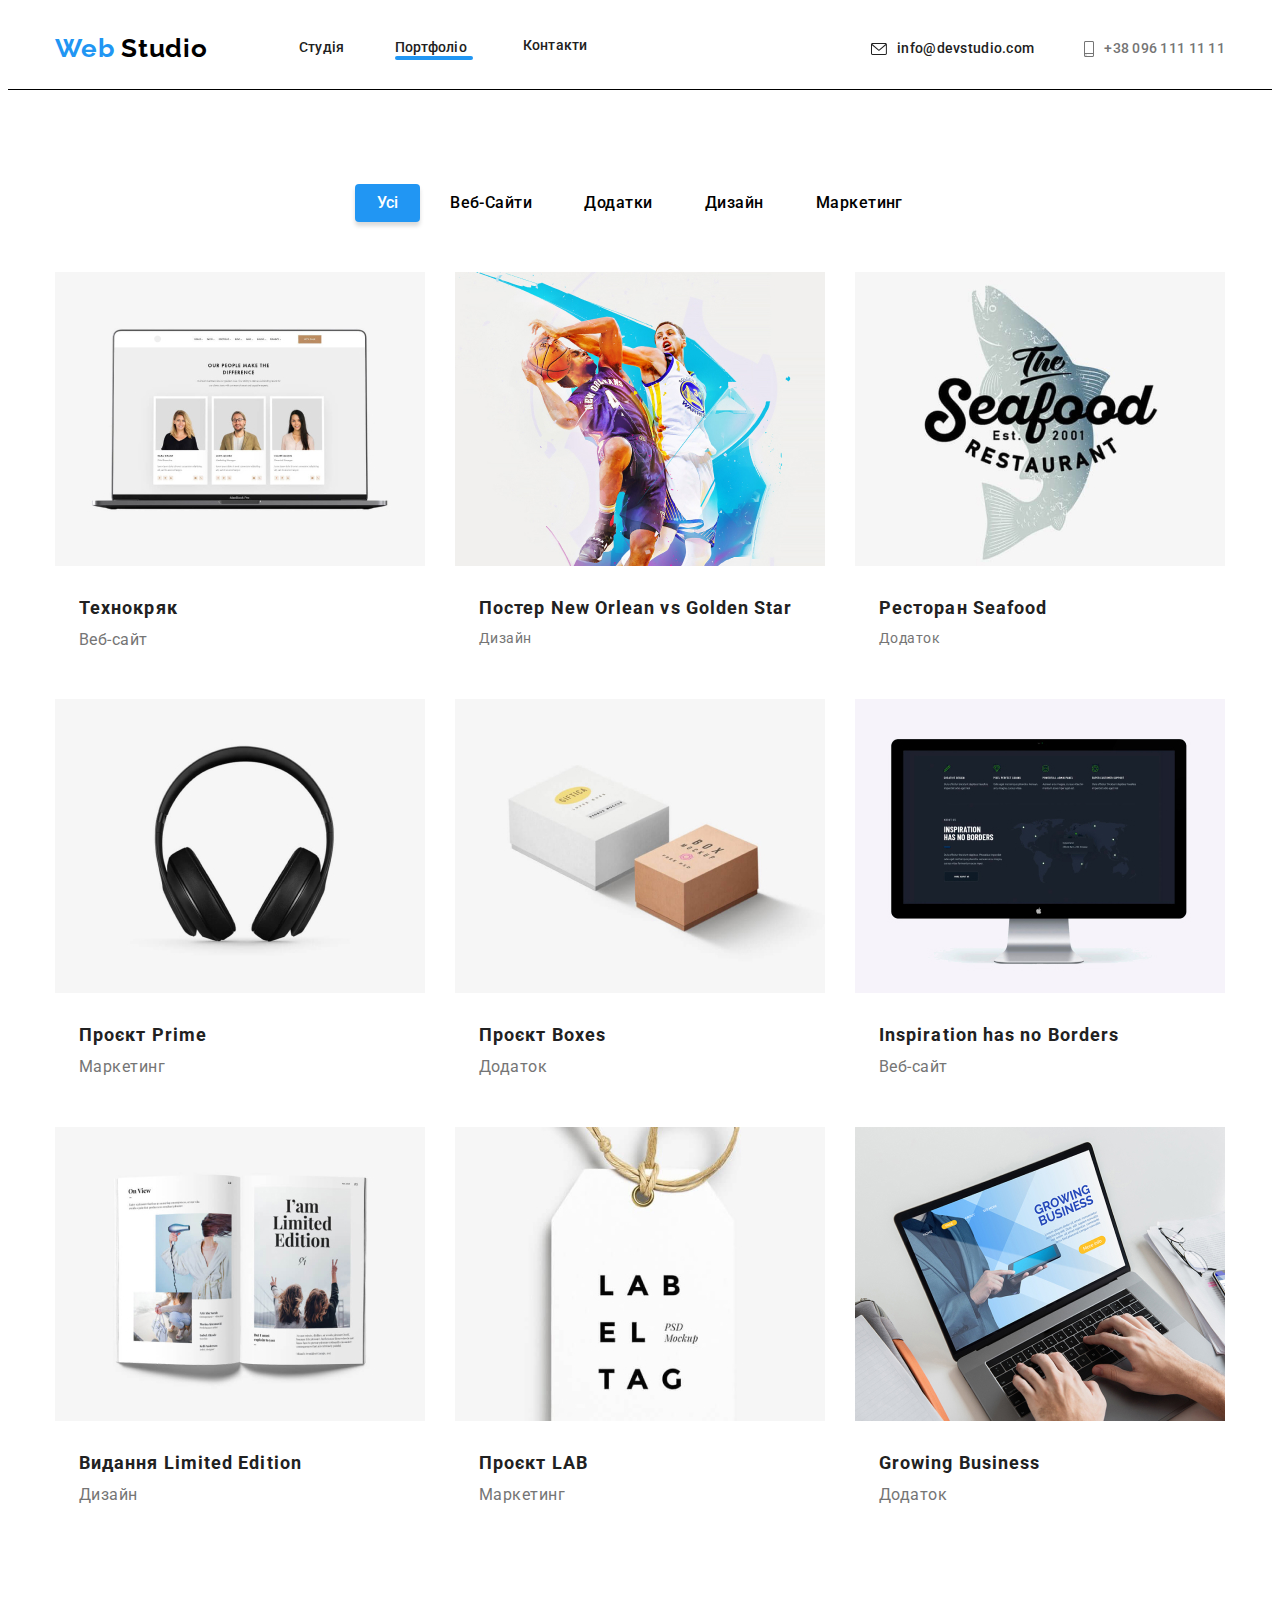
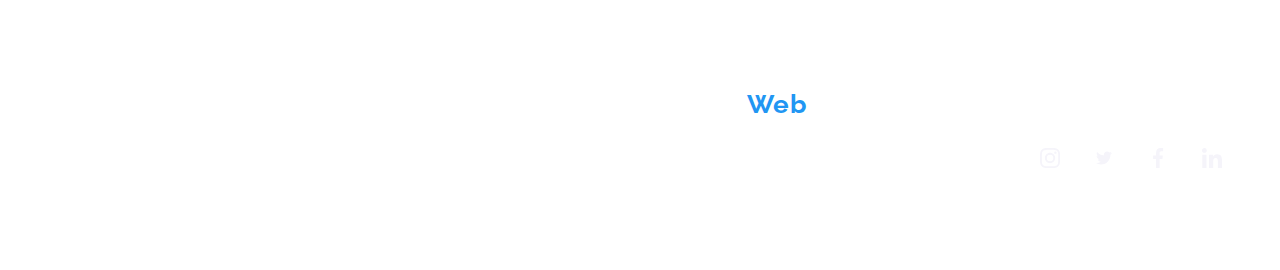
==== commit 09b1b35d: "Comite" ====
--- a/portfolio.html
+++ b/portfolio.html
@@ -85,7 +85,7 @@
           </ul>
           <ul class="filters-8 list">
             <li class="team-text">
-              <div class="team-thumb">
+              <a href="#" class="portfolio-moving-link"> <div class="team-thumb">
                 <img src="./images/D/img-1.jpg" alt="Дизайн" class="img-1" />
                 <div class="overlay">
                   <p class="overlay-desc">
@@ -99,10 +99,11 @@
               <div class="container-text2">
                 <h2 class="name-1">Технокряк</h2>
                 <p class="text-1">Веб-сайт</p>
-              </div>
-            </li>
-            <li class="team-text">
-              <div class="team-thumb">
+              </div></a>
+             
+            </li>
+            <li class="team-text">
+              <a href="#" class="portfolio-moving-link"> <div class="team-thumb">
                 <img src="./images/D/img-2.jpg" alt="" class="img-2" />
                 <div class="overlay">
                   <p class="overlay-desc">
@@ -115,11 +116,12 @@
               <div class="container-text2">
                 <h2 class="name-2">Постер New Orlean vs Golden Star</h2>
                 <p class="text-2">Дизайн</p>
-              </div>
-            </li>
-            <li class="team-text">
-              <a href="#" class="portfolio-moving-link"
-                ><div class="team-thumb">
+              </div></a>
+             
+            </li>
+            <li class="team-text ">
+              <a href="#" class="portfolio-moving-link">
+                <div class="team-thumb">
                   <img src="./images/D/img-3.jpg" alt="" class="img-3" />
                   <div class="overlay">
                     <p class="overlay-desc">
@@ -131,10 +133,10 @@
                   </div>
                 </div>
                 <div class="container-text2">
-                  <h2 class="name-3">Ресторан Seafood</h2>
+                  <h2 class="name-3"> Ресторан Seafood</h2>
                   <p class="text-3">Додаток</p>
-                </div></a
-              >
+                </div>
+                </a>
             </li>
             <li class="team-text">
               <a href="#" class="portfolio-moving-link">
--- a/css/personality.css
+++ b/css/personality.css
@@ -324,10 +324,19 @@
 .team-text:hover .overlay{
   display: block;
   transform: translateY(0);
+ 
+}
+a{
+  text-decoration: none;
 }
 .portfolio-mooving-link {
-  text-decoration: none;
-  transition: transform var(--cubic-mooving-speed-color);}
+  text-decoration: none  ;
+  transition: transform var(--cubic-mooving-speed-color);
+ 
+}
+.team-text{
+text-decoration: none;
+} 
 .img-1 {
   /* img */
 
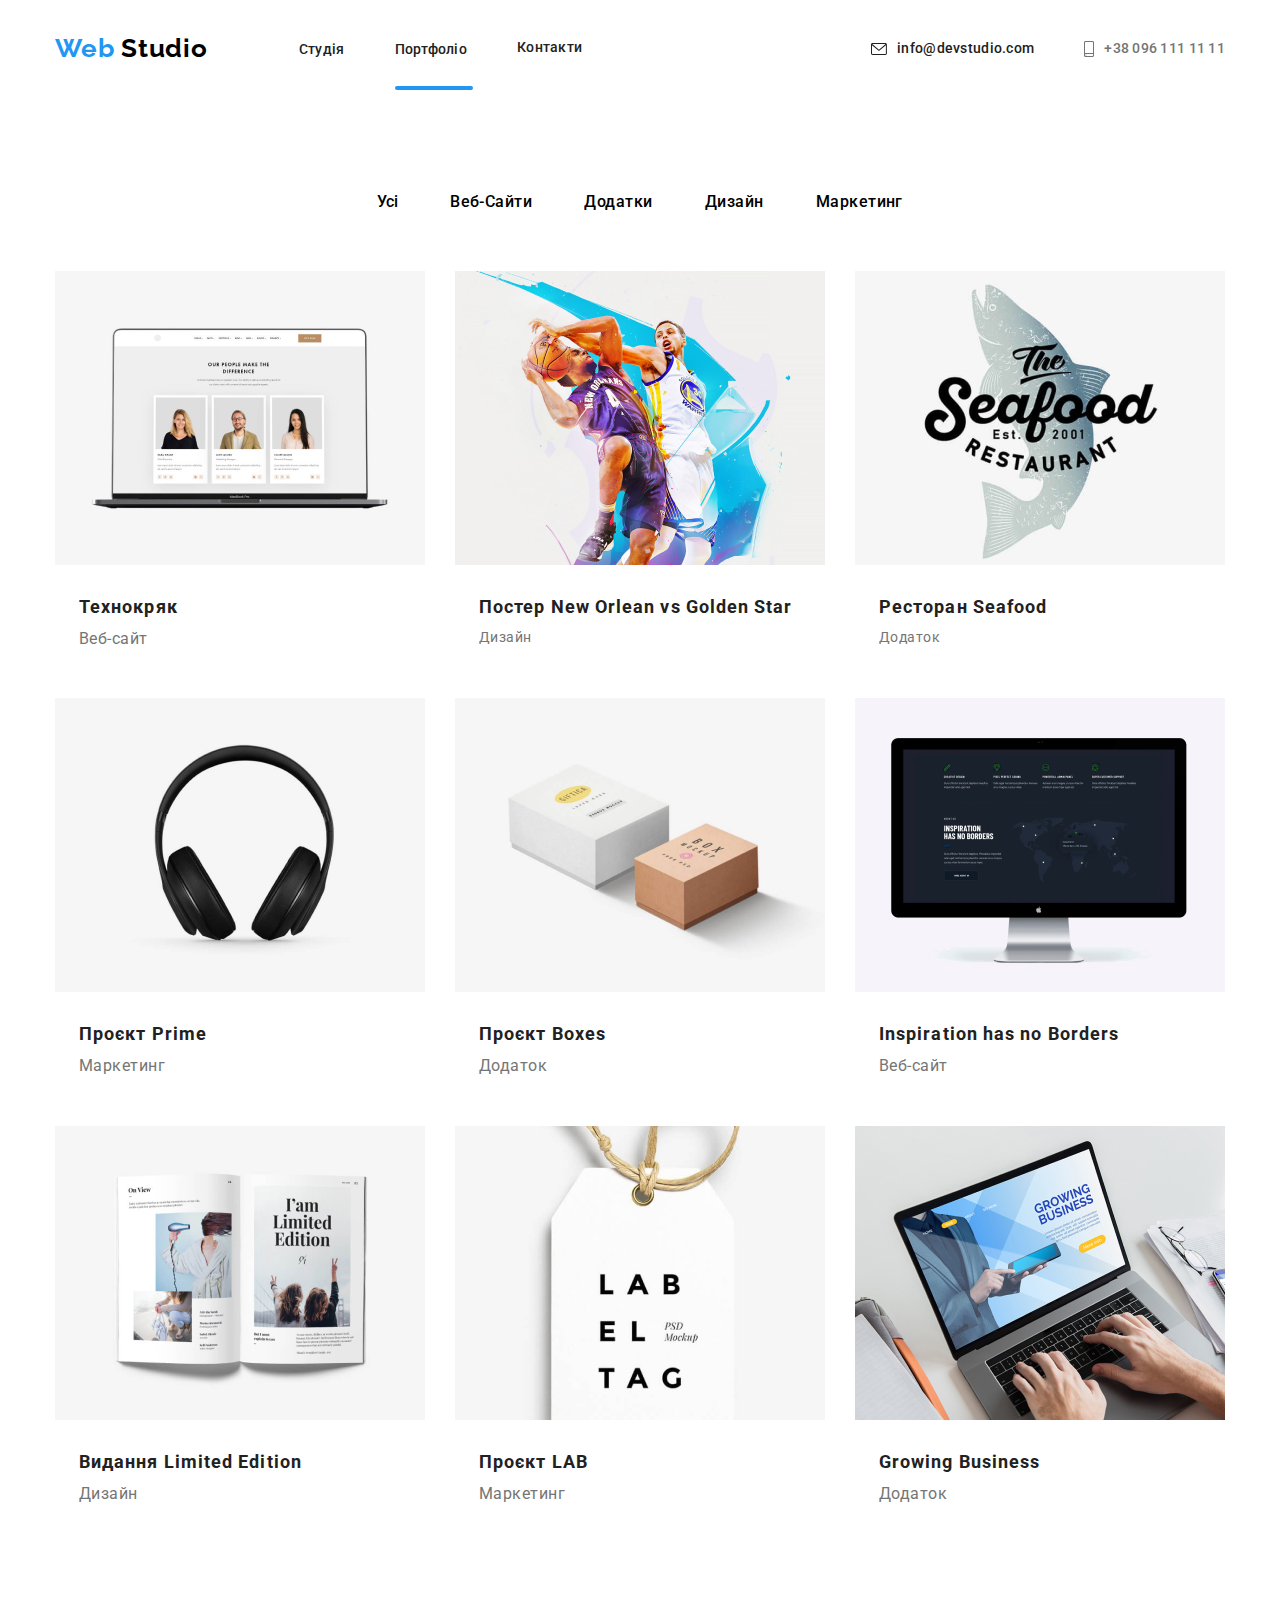
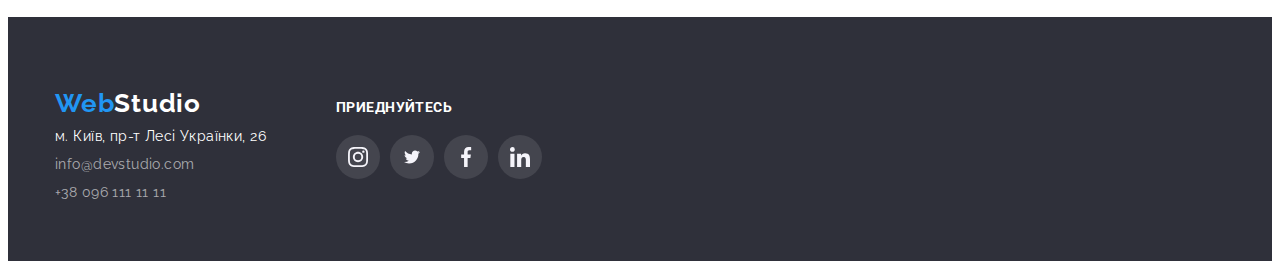
==== commit f0bacb34: "Comit" ====
--- a/portfolio.html
+++ b/portfolio.html
@@ -68,7 +68,7 @@
         <div class="container">
           <ul class="filters list">
             <li class="title-1 list">
-              <button type="button" class="button">Усі</button>
+              <button type="button" class="button-2">Усі</button>
             </li>
             <li class="title-2 list">
               <button type="button" class="button-2">Веб-Сайти</button>
@@ -85,41 +85,45 @@
           </ul>
           <ul class="filters-8 list">
             <li class="team-text">
-              <a href="#" class="portfolio-moving-link"> <div class="team-thumb">
-                <img src="./images/D/img-1.jpg" alt="Дизайн" class="img-1" />
-                <div class="overlay">
-                  <p class="overlay-desc">
-                    Ресурс пропонує комплексні пропозиції з різним рівнем
-                    функціоналу та сервісів. Все це дозволить відвідувачу
-                    отримати вичерпні відомості про компанію чи приватну особу.
-                  </p>
-                </div>
-              </div>
+              <a href="#" class="portfolio-moving-link">
+                <div class="team-thumb">
+                  <img src="./images/D/img-1.jpg" alt="Дизайн" class="img-1" />
+                  <div class="overlay">
+                    <p class="overlay-desc">
+                      Ресурс пропонує комплексні пропозиції з різним рівнем
+                      функціоналу та сервісів. Все це дозволить відвідувачу
+                      отримати вичерпні відомості про компанію чи приватну
+                      особу.
+                    </p>
+                  </div>
+                </div>
 
-              <div class="container-text2">
-                <h2 class="name-1">Технокряк</h2>
-                <p class="text-1">Веб-сайт</p>
-              </div></a>
-             
-            </li>
-            <li class="team-text">
-              <a href="#" class="portfolio-moving-link"> <div class="team-thumb">
-                <img src="./images/D/img-2.jpg" alt="" class="img-2" />
-                <div class="overlay">
-                  <p class="overlay-desc">
-                    Ресурс пропонує комплексні пропозиції з різним рівнем
-                    функціоналу та сервісів. Все це дозволить відвідувачу
-                    отримати вичерпні відомості про компанію чи приватну особу.
-                  </p>
-                </div>
-              </div>
-              <div class="container-text2">
-                <h2 class="name-2">Постер New Orlean vs Golden Star</h2>
-                <p class="text-2">Дизайн</p>
-              </div></a>
-             
-            </li>
-            <li class="team-text ">
+                <div class="container-text2">
+                  <h2 class="name-1">Технокряк</h2>
+                  <p class="text-1">Веб-сайт</p>
+                </div></a
+              >
+            </li>
+            <li class="team-text">
+              <a href="#" class="portfolio-moving-link">
+                <div class="team-thumb">
+                  <img src="./images/D/img-2.jpg" alt="" class="img-2" />
+                  <div class="overlay">
+                    <p class="overlay-desc">
+                      Ресурс пропонує комплексні пропозиції з різним рівнем
+                      функціоналу та сервісів. Все це дозволить відвідувачу
+                      отримати вичерпні відомості про компанію чи приватну
+                      особу.
+                    </p>
+                  </div>
+                </div>
+                <div class="container-text2">
+                  <h2 class="name-2">Постер New Orlean vs Golden Star</h2>
+                  <p class="text-2">Дизайн</p>
+                </div></a
+              >
+            </li>
+            <li class="team-text">
               <a href="#" class="portfolio-moving-link">
                 <div class="team-thumb">
                   <img src="./images/D/img-3.jpg" alt="" class="img-3" />
@@ -133,10 +137,10 @@
                   </div>
                 </div>
                 <div class="container-text2">
-                  <h2 class="name-3"> Ресторан Seafood</h2>
+                  <h2 class="name-3">Ресторан Seafood</h2>
                   <p class="text-3">Додаток</p>
                 </div>
-                </a>
+              </a>
             </li>
             <li class="team-text">
               <a href="#" class="portfolio-moving-link">
--- a/css/styles.css
+++ b/css/styles.css
@@ -6,7 +6,14 @@
 *::after {
   box-sizing: border-box;
 }
-
+:root {
+  --primary-text-color: #fffbfb;
+    --section-title-colot: #080505;
+    --accent-color: #2196F3;
+    --accent-white-color: #FFFFFF;
+    --items: 1;
+    --indent: 30px;
+    --hover-timing: 250mscubic-bezier(0.4, 0, 0.2, 1);}
 .head {
   text-decoration: none;
 }
@@ -22,7 +29,7 @@
   padding-top: 25px;
   padding-bottom: 25px;
   background: #ffffff;
-  border-bottom: 1px solid;
+ 
 }
 .container {
   width: 1200px;
@@ -30,11 +37,12 @@
   padding-right: 15px;
   margin-left: auto;
   margin-right: auto;
-  outline: 2px;
+
 }
 .header-container {
   align-items: center;
   display: flex;
+  justify-content: center;
 }
 
 ul {
@@ -92,18 +100,22 @@
   letter-spacing: 0.02em;
 
   color: #212121;
-}
-.item::after{
-  content: '';
-  display: flex;
-   width: 48px;
+  transition-property: var(--accent-color);
+  transition-duration: 250ms;
+  transition-timing-function: cubic-bezier(0.4, 0, 0.2, 1);
+  transition-delay: 250ms;
+}
+.item::after {
+  content: "";
+ width: 48px;
   height: 4px;
-  left: 451px;
-  top: 76px;
-  align-items: center;
-  text-align: center;
-background: #2196F3;
-border-radius: 2px;
+margin-top: 28px;
+  background: #2196f3;
+  border-radius: 2px;
+  display: flex;
+position: absolute;
+  cursor: pointer;
+
 }
 .item-1 {
   text-decoration: none;
@@ -113,6 +125,10 @@
   letter-spacing: 0.02em;
   list-style: none;
   color: #212121;
+  transition-property: var(--accent-color);
+  transition-duration: 250ms;
+  transition-timing-function: cubic-bezier(0.4, 0, 0.2, 1);
+  transition-delay: 250ms;
 }
 .item-2 {
   /* Контакти */
@@ -124,6 +140,10 @@
   display: flex;
   align-self: center;
   color: #212121;
+  transition-property: var(--accent-color);
+  transition-duration: 250ms;
+  transition-timing-function: cubic-bezier(0.4, 0, 0.2, 1);
+  transition-delay: 250ms;
 }
 
 .item-3 {
@@ -136,6 +156,10 @@
   display: flex;
   align-items: center;
   color: #212121;
+  transition-property: var(--accent-color);
+  transition-duration: 250ms;
+  transition-timing-function: cubic-bezier(0.4, 0, 0.2, 1);
+  transition-delay: 250ms;
 }
 .mail-icon {
   margin-right: 10px;
@@ -152,6 +176,10 @@
   display: flex;
   align-items: center;
   color: #757575;
+  transition-property: var(--accent-color);
+  transition-duration: 250ms;
+  transition-timing-function: cubic-bezier(0.4, 0, 0.2, 1);
+  transition-delay: 250ms;
 }
 .tell-icon {
   margin-right: 10px;
@@ -179,7 +207,7 @@
   padding: 94px 0;
   background-color: #f5f4fa;
 }
-.working{
+.working {
   padding: 94px 0;
 }
 .title {
@@ -345,32 +373,30 @@
   gap: 30px;
 }
 
-
-
-.product-box{
+.product-box {
   display: flex;
   justify-content: center;
   position: relative;
 }
-.article-title{
+.article-title {
   position: absolute;
   bottom: 0%;
   top: 1430px;
 
-  font-family: 'Roboto';
-font-style: normal;
-font-weight: 700;
-font-size: 14px;
-line-height: calc(16 / 14);
-text-align: center;
-align-items: center;
-letter-spacing: 0.03cm;
-text-transform: uppercase;
-width: 370px;
-height: 70px;
-padding-top: 27px;
-background: rgba(47, 48, 58, 0.8);
-color: #FFFFFF;
+  font-family: "Roboto";
+  font-style: normal;
+  font-weight: 700;
+  font-size: 14px;
+  line-height: calc(16 / 14);
+  text-align: center;
+  align-items: center;
+  letter-spacing: 0.03cm;
+  text-transform: uppercase;
+  width: 370px;
+  height: 70px;
+  padding-top: 27px;
+  background: rgba(47, 48, 58, 0.8);
+  color: #ffffff;
 }
 
 .img-1 {
@@ -399,7 +425,7 @@
   text-align: center;
   letter-spacing: 0.03em;
   margin-bottom: 50px;
-  background-color: #ffffff;
+ 
   color: #212121;
 }
 .command-list {
@@ -434,6 +460,10 @@
   gap: 10px;
   justify-content: center;
   margin-top: 10px;
+  transition-property: background-color, fill;
+  transition-duration: 250ms;
+  transition-timing-function: cubic-bezier(0.4, 0, 0.2, 1);
+  transition-delay: 250ms;
 }
 .list-comand {
   box-shadow: 0px 1px 3px rgba(0, 0, 0, 0.12), 0px 1px 1px rgba(0, 0, 0, 0.14),
@@ -556,11 +586,9 @@
 .social-icon:focus {
   fill: #f5f4fa;
 }
-.clients-team{
-  background-color: #f5f4fa;
+.clients-team {
   padding: 94px 0;
 }
-
 
 .social-link {
   display: flex;
@@ -570,16 +598,22 @@
   height: 44px;
   background-color: var(--primary-text-color);
   border-radius: 50%;
-  fill: #757575;
+  fill: #AFB1B8;;
 }
 .social-link-2 {
-  fill: #757575;
+  fill: #AFB1B8;;
   width: 100%;
   height: 100%;
   display: flex;
-  align-self: center;
- 
-  border: 1px solid #AFB1B8;
+align-items: center;
+justify-content: center;
+transition-property: border;
+  transition-duration: 250ms;
+  transition-timing-function: cubic-bezier(0.4, 0, 0.2, 1);
+  transition-delay: 250ms;
+
+
+  border: 1px solid #afb1b8;
 }
 .social-link:hover {
   fill: #f5f4fa;
@@ -621,10 +655,7 @@
   height: 92px;
 }
 .always-clients {
-  margin-left: auto;
-  margin-right: auto;
-  margin-top: auto;
-  margin-bottom: auto;
+  
 }
 ul {
   list-style: none;
@@ -762,45 +793,46 @@
   background-color: #2196f3;
 }
 
-.backdrop{
-position: absolute;
-  top: 20%;
-  left: 40%;
+.backdrop {
+  position: absolute;
+ display: flex;
+ justify-content: center;
+  top: 0;
+  left: 0;
   width: 100%;
   height: 100%;
-
-}
-.backdrop.is-hidden{
+}
+.backdrop.is-hidden {
   opacity: 0;
   pointer-events: none;
- visibility: inherit;
-}
-.modal{
-
+  visibility: inherit;
+}
+.modal {
   width: 528px;
   height: 581px;
-  left: 536px;
-  top: 221px;
-
-  background: #FFFFFF;
-box-shadow: 0px 1px 3px rgba(0, 0, 0, 0.12), 0px 1px 1px rgba(0, 0, 0, 0.14), 0px 2px 1px rgba(0, 0, 0, 0.2);
-border-radius: 4px;
-}
-
-.modal-btn{
-position: absolute;
-top: 10px;
-left: 480px;
-
-display: flex;
-align-items: center;
-justify-content: center;
-
-padding: 0;
-border: 1px solid rgba(0, 0, 0, 0.1);
-border-radius: 100%;
-width: 35px;
-height: 35px;
-cursor: pointer;
- 
-}+  transform: translate(50%,50%);
+  top: 50%;
+  left: 50%;
+
+  background: #ffffff;
+  box-shadow: 0px 1px 3px rgba(0, 0, 0, 0.12), 0px 1px 1px rgba(0, 0, 0, 0.14),
+    0px 2px 1px rgba(0, 0, 0, 0.2);
+ border-radius: 4px;
+}
+
+.modal-btn {
+  position: absolute;
+  top: 10px;
+  left: 480px;
+
+  display: flex;
+  align-items: center;
+  justify-content: center;
+
+  padding: 0;
+  border: 1px solid rgba(0, 0, 0, 0.1);
+  border-radius: 100%;
+  width: 35px;
+  height: 35px;
+  cursor: pointer;
+}
--- a/css/personality.css
+++ b/css/personality.css
@@ -81,6 +81,10 @@
   letter-spacing: 0.02em;
 
   color: #212121;
+  transition-property: var(--accent-color);
+  transition-duration: 250ms;
+  transition-timing-function: cubic-bezier(0.4, 0, 0.2, 1);
+  transition-delay: 250ms;
 }
 
 .item-portholio-1 {
@@ -91,23 +95,22 @@
   letter-spacing: 0.02em;
 
   color: #212121;
-}
-
-.item-portholio-1::after{
- content: '';
- display: flex;
- align-items: center;
-  text-align: center;
+  transition-property: var(--accent-color);
+  transition-duration: 250ms;
+  transition-timing-function: cubic-bezier(0.4, 0, 0.2, 1);
+  transition-delay: 250ms;
+}
+
+.item-portholio-1::after {
+  content: "";
   width: 78px;
-  height: 4px;
-  left: 546px;
-  top: 76px; 
-  background: #2196F3;
-  border-radius: 2px;
-
-}
-
-
+   height: 4px;
+ margin-top: 28px;
+   background: #2196f3;
+   border-radius: 2px;
+   display: flex;
+ position: absolute;
+   cursor: pointer;}
 
 .item-2 {
   /* Контакти */
@@ -118,6 +121,10 @@
   letter-spacing: 0.02em;
 
   color: #212121;
+  transition-property: var(--accent-color);
+  transition-duration: 250ms;
+  transition-timing-function: cubic-bezier(0.4, 0, 0.2, 1);
+  transition-delay: 250ms;;
 }
 .mail-icon {
   margin-right: 10px;
@@ -133,6 +140,10 @@
   color: #212121;
   display: flex;
   align-items: center;
+  transition-property: var(--accent-color);
+  transition-duration: 250ms;
+  transition-timing-function: cubic-bezier(0.4, 0, 0.2, 1);
+  transition-delay: 250ms;
 }
 .tell-icon {
   margin-right: 10px;
@@ -149,6 +160,10 @@
   display: flex;
   align-items: center;
   color: #757575;
+  transition-property: var(--accent-color);
+  transition-duration: 250ms;
+  transition-timing-function: cubic-bezier(0.4, 0, 0.2, 1);
+  transition-delay: 250ms;
 }
 .main-title {
   left: 1078px;
@@ -185,25 +200,13 @@
   padding-top: 94px;
   padding-bottom: 94px;
 }
-.button {
-  padding: 6px 22px;
-  border-radius: 4px;
-  min-height: 38px;
-  border: transparent;
-  color: #fff;
-  background: #2196f3;
-  cursor: pointer;
-  font-family: inherit;
-  font-weight: 500;
-  font-size: 16px;
-  line-height: 1.62;
-  letter-spacing: inherit;
-}
+
 .button-2 {
   padding: 6px 22px;
   border-radius: 4px;
   min-height: 38px;
   border: transparent;
+  color: #000000;
   background-color: var(--secondary-bg-color);
   cursor: pointer;
   font-family: inherit;
@@ -211,9 +214,18 @@
   font-size: 16px;
   line-height: 1.62;
   letter-spacing: inherit;
-}
-.button-2:hover:focus {
+  transition-property: background-color,color;
+  transition-duration: 250ms;
+  transition-timing-function: cubic-bezier(0.4, 0, 0.2, 1);
+  transition-delay: 250ms;
+}
+.button-2:hover{
   background: #2196f3;
+  color: #fff;
+}
+.button-2:focus{
+  background: #2196f3;
+  color: #fff;
 }
 .filters .button .button-2:hover,
 .filters .button .button-2:focus {
@@ -280,19 +292,18 @@
 
   color: #212121;
 }
-.team-thumb{
+.team-thumb {
   position: relative;
- overflow: hidden;
-  
-}
-
-.overlay{
+  overflow: hidden;
+}
+
+.overlay {
   position: absolute;
   top: 0;
   left: 0;
-transform: translateY(100%);
-transform: 2500ms;
-width: 100%;
+  transform: translateY(100%);
+
+  width: 100%;
   height: 100%;
   display: flex;
   align-items: center;
@@ -301,42 +312,47 @@
   background-color: rgba(33, 150, 243, 0.9);
   outline: 2px solid grey;
   outline-offset: -2px;
-transition: transform 1500ms;
-
-}
-.overlay-desc{
-width: 322px;
-height: 168px;
-left: 239px;
-top: 323px;
-
-font-family: 'Roboto';
-font-style: normal;
-font-weight: 400;
-font-size: 18px;
-line-height: 28px;
-/* or 156% */
-
-letter-spacing: 0.03em;
-
-  color:  #FFFFFF;;
-}
-.team-text:hover .overlay{
+  transition: transform 1500ms;
+ 
+}
+.overlay-desc {
+  width: 322px;
+  height: 168px;
+  left: 239px;
+  top: 323px;
+
+  font-family: "Roboto";
+  font-style: normal;
+  font-weight: 400;
+  font-size: 18px;
+  line-height: 28px;
+  /* or 156% */
+
+  letter-spacing: 0.03em;
+
+  color: #ffffff;
+}
+.team-text:hover .overlay {
   display: block;
   transform: translateY(0);
- 
-}
-a{
-  text-decoration: none;
-}
-.portfolio-mooving-link {
-  text-decoration: none  ;
-  transition: transform var(--cubic-mooving-speed-color);
- 
-}
-.team-text{
-text-decoration: none;
-} 
+}
+a {
+  text-decoration: none;
+  cursor: pointer;
+}
+.portfolio-moving-link {
+display: block;
+}
+.team-text {
+  text-decoration: none;
+  
+}
+
+.portfolio-moving-link:hover{
+  box-shadow: inset;
+  
+}
+
 .img-1 {
   /* img */
 
@@ -602,11 +618,13 @@
   color: #757575;
 }
 .footer {
+  max-width: 1600px;
   background: #2f303a;
   padding-top: 60px;
   padding-bottom: 60px;
-  margin-left: 724px;
-  margin-right: 724px;
+ width: auto;
+  margin-left: auto
+  margin-right: auto
 }
 
 .logo12 {
@@ -676,7 +694,8 @@
   padding-top: 20px;
   padding-right: 24px;
   padding-bottom: 20px;
-  border-right: 24px;
-  border-left: 24px;
-  border-bottom: 50px;
-}
+  border-right: 1px solid  rgb(240, 234, 234)247, 241, 241;
+  border-left: 1px solid  rgb(240, 234, 234)247, 241, 241;
+  border-bottom: 1px solid  rgb(240, 234, 234)247, 241, 241;
+}
+
